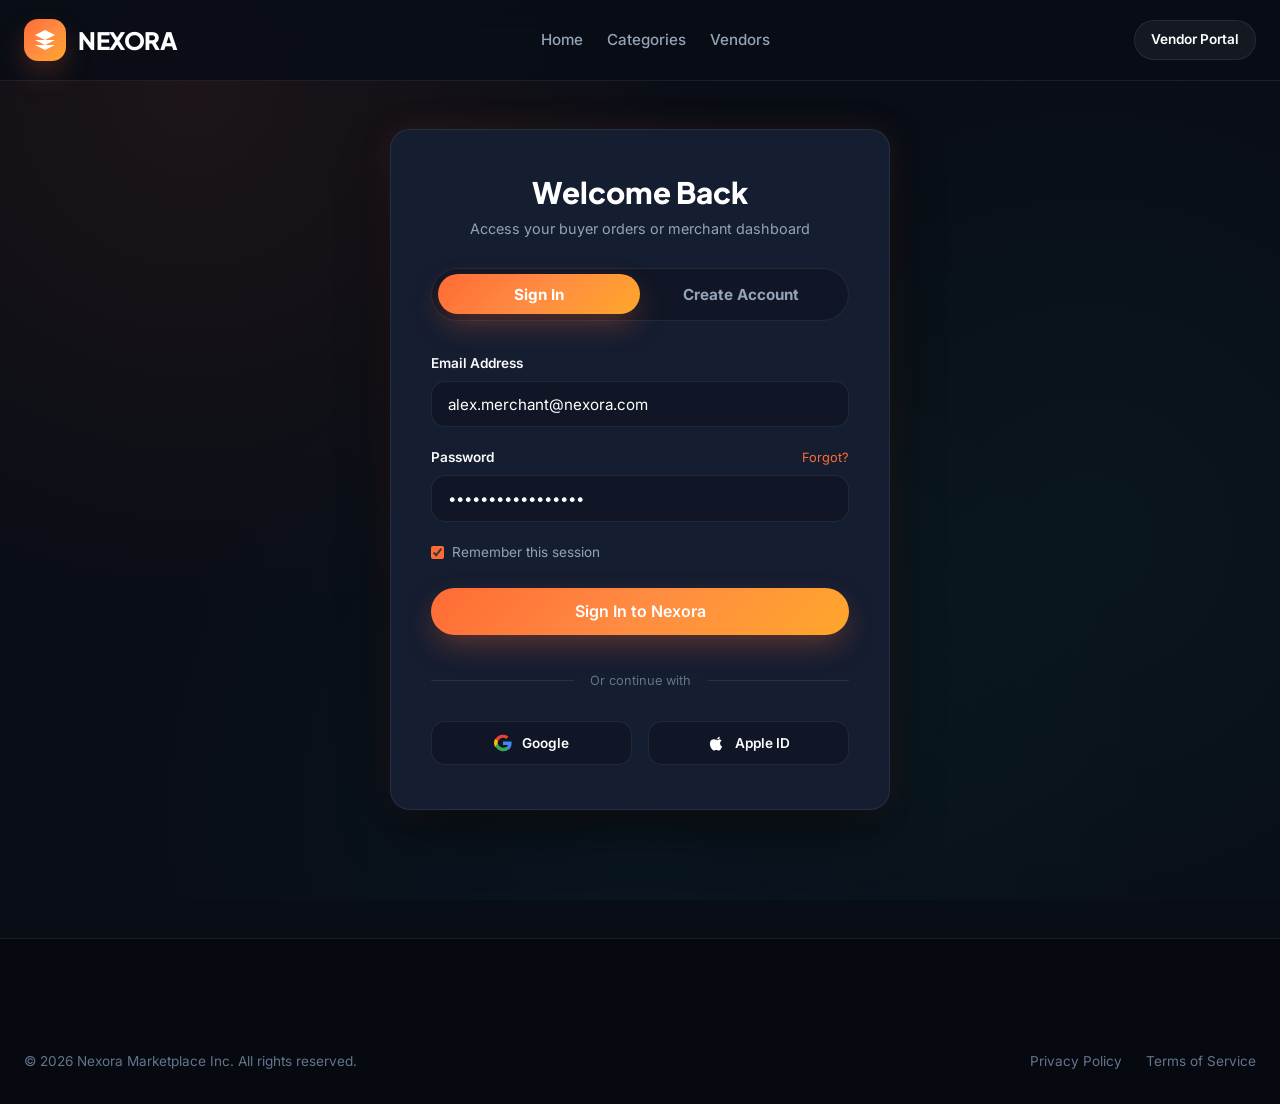
==== auth.html @ 229d9e25 "Initial commit" ====
<!DOCTYPE html>
<html lang="en">
<head>
  <meta charset="UTF-8">
  <meta name="viewport" content="width=device-width, initial-scale=1.0">
  <title>Account Authentication — Nexora Multi-Vendor Marketplace</title>
  <meta name="description" content="Sign in or register a new customer or vendor merchant account on Nexora. Join a global community of verified artisan makers and design-conscious buyers.">
  <link rel="stylesheet" href="css/main.css">
  <link rel="icon" type="image/svg+xml" href="data:image/svg+xml,<svg xmlns='http://www.w3.org/2000/svg' viewBox='0 0 24 24' fill='%23FF6B35'><path d='M12 2L2 7l10 5 10-5-10-5zM2 17l10 5 10-5M2 12l10 5 10-5'/></svg>">
  <style>
    .auth-wrapper {
      min-height: calc(100vh - 160px);
      display: flex;
      align-items: center;
      justify-content: center;
      padding: 3rem 1.5rem;
      position: relative;
    }
    .auth-card {
      width: 100%;
      max-width: 500px;
      background: var(--bg-card);
      border: 1px solid var(--border-subtle);
      border-radius: var(--radius-lg);
      padding: 2.75rem 2.5rem;
      box-shadow: 0 25px 60px -15px rgba(0, 0, 0, 0.7), 0 0 35px rgba(255, 107, 53, 0.1);
      position: relative;
      z-index: 2;
    }
    .auth-toggle-tabs {
      display: grid;
      grid-template-columns: 1fr 1fr;
      background: var(--bg-surface);
      border: 1px solid var(--border-subtle);
      border-radius: var(--radius-full);
      padding: 0.35rem;
      margin-bottom: 2rem;
    }
    .auth-tab-btn {
      background: transparent;
      border: none;
      color: var(--text-muted);
      font-weight: 700;
      font-size: 0.95rem;
      padding: 0.65rem 0;
      border-radius: var(--radius-full);
      cursor: pointer;
      transition: all var(--transition-fast);
      text-align: center;
    }
    .auth-tab-btn.active {
      background: var(--accent-gradient);
      color: white;
      box-shadow: var(--shadow-accent);
    }
    .auth-form-group {
      margin-bottom: 1.25rem;
    }
    .auth-form-group label {
      display: block;
      font-size: 0.85rem;
      font-weight: 600;
      color: var(--text-main);
      margin-bottom: 0.4rem;
    }
    .auth-input {
      width: 100%;
      background: var(--bg-surface);
      border: 1px solid var(--border-subtle);
      border-radius: var(--radius-md);
      padding: 0.8rem 1rem;
      color: white;
      font-size: 0.95rem;
      outline: none;
      transition: border-color var(--transition-fast), box-shadow var(--transition-fast);
    }
    .auth-input:focus {
      border-color: var(--accent-primary);
      box-shadow: 0 0 0 3px var(--accent-glow);
    }
    .vendor-toggle-box {
      background: rgba(16, 185, 129, 0.1);
      border: 1px solid rgba(16, 185, 129, 0.3);
      border-radius: var(--radius-md);
      padding: 1rem;
      display: flex;
      align-items: center;
      justify-content: space-between;
      margin-bottom: 1.5rem;
    }
    .switch-toggle {
      position: relative;
      display: inline-block;
      width: 48px;
      height: 26px;
    }
    .switch-toggle input {
      opacity: 0;
      width: 0;
      height: 0;
    }
    .switch-slider {
      position: absolute;
      cursor: pointer;
      top: 0;
      left: 0;
      right: 0;
      bottom: 0;
      background-color: #334155;
      transition: 0.3s;
      border-radius: 34px;
    }
    .switch-slider:before {
      position: absolute;
      content: "";
      height: 20px;
      width: 20px;
      left: 3px;
      bottom: 3px;
      background-color: white;
      transition: 0.3s;
      border-radius: 50%;
    }
    input:checked + .switch-slider {
      background-color: var(--trust-emerald);
    }
    input:checked + .switch-slider:before {
      transform: translateX(22px);
    }
    .vendor-fields-container {
      display: none;
      background: rgba(16, 22, 38, 0.6);
      border: 1px dashed rgba(16, 185, 129, 0.4);
      border-radius: var(--radius-md);
      padding: 1.25rem;
      margin-bottom: 1.5rem;
      animation: fadeIn 0.3s ease;
    }
    .social-auth-row {
      display: grid;
      grid-template-columns: 1fr 1fr;
      gap: 1rem;
      margin-top: 1.75rem;
    }
    .social-btn {
      display: flex;
      align-items: center;
      justify-content: center;
      gap: 0.6rem;
      background: var(--bg-surface);
      border: 1px solid var(--border-subtle);
      border-radius: var(--radius-md);
      padding: 0.75rem;
      color: white;
      font-size: 0.85rem;
      font-weight: 600;
      cursor: pointer;
      transition: all var(--transition-fast);
    }
    .social-btn:hover {
      background: var(--bg-card-hover);
      border-color: rgba(255, 255, 255, 0.2);
    }
    @keyframes fadeIn {
      from { opacity: 0; transform: translateY(-8px); }
      to { opacity: 1; transform: translateY(0); }
    }
  </style>
</head>
<body>

  <!-- Navigation Bar -->
  <header class="navbar">
    <div class="container nav-container">
      <a href="index.html" class="brand-logo">
        <div class="brand-icon">
          <svg viewBox="0 0 24 24"><path d="M12 2L2 7l10 5 10-5-10-5zM2 17l10 5 10-5M2 12l10 5 10-5"/></svg>
        </div>
        <span>NEXORA</span>
      </a>

      <nav aria-label="Main Navigation">
        <ul class="nav-links">
          <li><a href="index.html" class="nav-link">Home</a></li>
          <li><a href="categories.html" class="nav-link">Categories</a></li>
          <li><a href="vendors.html" class="nav-link">Vendors</a></li>
        </ul>
      </nav>

      <div class="nav-actions">
        <a href="dashboard.html" class="btn-secondary" style="font-size: 0.85rem; padding: 0.5rem 1rem;">
          Vendor Portal
        </a>
      </div>
    </div>
  </header>

  <main class="auth-wrapper">
    <div class="auth-card">
      <div style="text-align: center; margin-bottom: 1.75rem;">
        <h1 style="font-size: 1.85rem; font-weight: 800; color: white;" id="authHeaderTitle">Welcome Back</h1>
        <p style="color: var(--text-muted); font-size: 0.9rem; margin-top: 0.35rem;" id="authHeaderSubtitle">
          Access your buyer orders or merchant dashboard
        </p>
      </div>

      <!-- Tab Switcher: Sign In vs Sign Up -->
      <div class="auth-toggle-tabs">
        <button type="button" class="auth-tab-btn active" id="tabLoginBtn" onclick="switchAuthMode('login')">Sign In</button>
        <button type="button" class="auth-tab-btn" id="tabRegisterBtn" onclick="switchAuthMode('register')">Create Account</button>
      </div>

      <!-- Login Form -->
      <form id="loginForm" onsubmit="handleLoginSubmit(event)">
        <div class="auth-form-group">
          <label for="loginEmail">Email Address</label>
          <input type="email" id="loginEmail" class="auth-input" placeholder="name@example.com" required value="alex.merchant@nexora.com">
        </div>

        <div class="auth-form-group">
          <div style="display: flex; justify-content: space-between; align-items: center; margin-bottom: 0.4rem;">
            <label for="loginPassword" style="margin-bottom: 0;">Password</label>
            <a href="#" onclick="showToast('Password Reset', 'Password recovery link dispatched to your email.', 'info')" style="font-size: 0.8rem; color: var(--accent-primary);">Forgot?</a>
          </div>
          <input type="password" id="loginPassword" class="auth-input" placeholder="••••••••" required value="NexoraMaster2026!">
        </div>

        <div style="display: flex; align-items: center; gap: 0.5rem; margin-bottom: 1.5rem; font-size: 0.85rem; color: var(--text-muted);">
          <input type="checkbox" id="rememberMe" checked style="accent-color: var(--accent-primary);">
          <label for="rememberMe" style="cursor: pointer;">Remember this session</label>
        </div>

        <button type="submit" class="btn-primary" style="width: 100%; padding: 0.85rem; font-size: 1rem;">
          Sign In to Nexora
        </button>
      </form>

      <!-- Register Form (Hidden by default) -->
      <form id="registerForm" style="display: none;" onsubmit="handleRegisterSubmit(event)">
        <div class="auth-form-group">
          <label for="regName">Full Legal Name</label>
          <input type="text" id="regName" class="auth-input" placeholder="e.g. Henrik Lindqvist" required>
        </div>

        <div class="auth-form-group">
          <label for="regEmail">Email Address</label>
          <input type="email" id="regEmail" class="auth-input" placeholder="name@example.com" required>
        </div>

        <!-- Vendor Toggle -->
        <div class="vendor-toggle-box">
          <div>
            <strong style="color: white; font-size: 0.95rem; display: block;">Register as a Merchant Seller?</strong>
            <span style="font-size: 0.75rem; color: var(--text-dim);">Enable storefront management & direct escrow payouts</span>
          </div>
          <label class="switch-toggle" aria-label="Toggle merchant registration">
            <input type="checkbox" id="vendorModeCheckbox" onchange="toggleVendorFields(this.checked)">
            <span class="switch-slider"></span>
          </label>
        </div>

        <!-- Vendor Specific Fields -->
        <div class="vendor-fields-container" id="vendorFields">
          <div class="auth-form-group">
            <label for="regStoreName">Storefront Name</label>
            <input type="text" id="regStoreName" class="auth-input" placeholder="e.g. Nordic Timber Atelier">
          </div>
          <div class="auth-form-group">
            <label for="regCategory">Primary Product Specialty</label>
            <select id="regCategory" class="auth-input" style="background: var(--bg-surface);">
              <option value="audio">Studio & Audiophile Sound</option>
              <option value="home">Home & Living Decor</option>
              <option value="fashion">Luxury Fashion & Apparel</option>
              <option value="crafts">Artisanal Pottery & Crafts</option>
              <option value="electronics">Consumer Electronics</option>
            </select>
          </div>
          <div style="font-size: 0.75rem; color: var(--trust-emerald);">
            ✓ Instant Level 1 Merchant Verification on approval
          </div>
        </div>

        <div class="auth-form-group">
          <label for="regPassword">Password</label>
          <input type="password" id="regPassword" class="auth-input" placeholder="Min. 8 characters" required minlength="8" oninput="checkPasswordStrength(this.value)">
          <div id="passwordStrengthIndicator" style="height: 4px; background: rgba(255,255,255,0.1); border-radius: 2px; margin-top: 6px; overflow: hidden;">
            <div id="strengthBar" style="height: 100%; width: 20%; background: #EF4444; transition: all 0.3s ease;"></div>
          </div>
          <div id="strengthText" style="font-size: 0.75rem; color: var(--text-dim); margin-top: 4px;">Password strength: Weak</div>
        </div>

        <div style="display: flex; align-items: flex-start; gap: 0.5rem; margin-bottom: 1.5rem; font-size: 0.8rem; color: var(--text-muted);">
          <input type="checkbox" id="agreeTerms" required style="accent-color: var(--accent-primary); margin-top: 3px;">
          <label for="agreeTerms">I accept Nexora's <a href="#" style="color: var(--accent-primary);">Merchant & Buyer Terms</a> and Privacy Policy.</label>
        </div>

        <button type="submit" class="btn-primary" style="width: 100%; padding: 0.85rem; font-size: 1rem;">
          Create Nexora Account
        </button>
      </form>

      <!-- Social Logins -->
      <div style="position: relative; text-align: center; margin-top: 2rem;">
        <span style="background: var(--bg-card); padding: 0 1rem; color: var(--text-dim); font-size: 0.8rem; position: relative; z-index: 1;">Or continue with</span>
        <div style="position: absolute; top: 50%; left: 0; right: 0; height: 1px; background: var(--border-subtle);"></div>
      </div>

      <div class="social-auth-row">
        <button class="social-btn" onclick="mockSocialLogin('Google')">
          <svg width="18" height="18" viewBox="0 0 24 24"><path fill="#EA4335" d="M12 5c1.6 0 3 .6 4.1 1.7l3.1-3.1C17.3 1.8 14.8 1 12 1 7.4 1 3.5 3.6 1.6 7.4l3.7 2.9C6.2 7.4 8.9 5 12 5z"/><path fill="#4285F4" d="M23.5 12.3c0-.8-.1-1.6-.2-2.3H12v4.5h6.5c-.3 1.5-1.1 2.8-2.4 3.7l3.7 2.9c2.2-2 3.7-5 3.7-8.8z"/><path fill="#FBBC05" d="M5.3 14.7c-.2-.7-.4-1.5-.4-2.7s.2-2 .4-2.7L1.6 6.4C.6 8.4 0 10.6 0 12s.6 3.6 1.6 5.6l3.7-2.9z"/><path fill="#34A853" d="M12 23c3.2 0 6-1.1 8-3l-3.7-2.9c-1.1.7-2.5 1.2-4.3 1.2-3.1 0-5.8-2.4-6.7-5.3L1.6 16C3.5 19.8 7.4 23 12 23z"/></svg>
          <span>Google</span>
        </button>
        <button class="social-btn" onclick="mockSocialLogin('Apple')">
          <svg width="18" height="18" viewBox="0 0 24 24" fill="white"><path d="M18.71 19.5c-.83 1.24-1.71 2.45-3.05 2.47-1.34.03-1.77-.79-3.29-.79-1.53 0-2 .77-3.27.82-1.31.05-2.3-1.32-3.14-2.53C4.25 17 2.94 12.45 4.7 9.39c.87-1.52 2.43-2.48 4.12-2.51 1.28-.02 2.5.87 3.29.87.78 0 2.26-1.07 3.81-.91.65.03 2.47.26 3.64 1.98-.09.06-2.17 1.28-2.15 3.81.03 3.02 2.65 4.03 2.68 4.04-.03.07-.42 1.44-1.38 2.83M15.97 6.85c.66-.8 1.11-1.92.99-3.04-.96.04-2.12.64-2.8 1.44-.6.69-1.12 1.82-.98 2.92 1.07.08 2.14-.54 2.79-1.32z"/></svg>
          <span>Apple ID</span>
        </button>
      </div>
    </div>
  </main>

  <!-- Global Footer -->
  <footer class="footer">
    <div class="container">
      <div class="footer-bottom" style="border-top: none;">
        <div>© 2026 Nexora Marketplace Inc. All rights reserved.</div>
        <div style="display: flex; gap: 1.5rem;">
          <a href="#">Privacy Policy</a>
          <a href="#">Terms of Service</a>
        </div>
      </div>
    </div>
  </footer>

  <script src="js/store.js"></script>
  <script>
    function switchAuthMode(mode) {
      const loginForm = document.getElementById('loginForm');
      const registerForm = document.getElementById('registerForm');
      const loginBtn = document.getElementById('tabLoginBtn');
      const registerBtn = document.getElementById('tabRegisterBtn');
      const title = document.getElementById('authHeaderTitle');
      const subtitle = document.getElementById('authHeaderSubtitle');

      if (mode === 'register') {
        loginForm.style.display = 'none';
        registerForm.style.display = 'block';
        loginBtn.classList.remove('active');
        registerBtn.classList.add('active');
        title.textContent = 'Create an Account';
        subtitle.textContent = 'Start purchasing or launch your independent storefront';
      } else {
        loginForm.style.display = 'block';
        registerForm.style.display = 'none';
        loginBtn.classList.add('active');
        registerBtn.classList.remove('active');
        title.textContent = 'Welcome Back';
        subtitle.textContent = 'Access your buyer orders or merchant dashboard';
      }
    }

    function toggleVendorFields(isChecked) {
      const container = document.getElementById('vendorFields');
      container.style.display = isChecked ? 'block' : 'none';
    }

    function checkPasswordStrength(val) {
      const bar = document.getElementById('strengthBar');
      const text = document.getElementById('strengthText');
      if (val.length < 6) {
        bar.style.width = '20%';
        bar.style.backgroundColor = '#EF4444';
        text.textContent = 'Password strength: Weak';
      } else if (val.length < 10) {
        bar.style.width = '60%';
        bar.style.backgroundColor = '#F59E0B';
        text.textContent = 'Password strength: Medium';
      } else {
        bar.style.width = '100%';
        bar.style.backgroundColor = '#10B981';
        text.textContent = 'Password strength: Strong (Great!)';
      }
    }

    function handleLoginSubmit(e) {
      e.preventDefault();
      const email = document.getElementById('loginEmail').value;
      localStorage.setItem('nexora_user', JSON.stringify({
        email: email,
        name: 'Alex Lindqvist',
        role: 'vendor',
        storeName: 'Apex Audio Labs'
      }));

      showToast('Login Successful', `Welcome back, Alex! Redirecting to dashboard...`, 'success');
      setTimeout(() => {
        window.location.href = 'dashboard.html';
      }, 800);
    }

    function handleRegisterSubmit(e) {
      e.preventDefault();
      const isVendor = document.getElementById('vendorModeCheckbox').checked;
      const name = document.getElementById('regName').value;
      const email = document.getElementById('regEmail').value;
      const storeName = document.getElementById('regStoreName').value || `${name}'s Atelier`;

      localStorage.setItem('nexora_user', JSON.stringify({
        email: email,
        name: name,
        role: isVendor ? 'vendor' : 'buyer',
        storeName: storeName
      }));

      showToast('Registration Complete', `Welcome to Nexora, ${name}! Your account is active.`, 'success');
      setTimeout(() => {
        window.location.href = isVendor ? 'dashboard.html' : 'index.html';
      }, 1000);
    }

    function mockSocialLogin(provider) {
      showToast('OAuth Handshake', `Authenticating securely via ${provider}...`, 'info');
      setTimeout(() => {
        localStorage.setItem('nexora_user', JSON.stringify({
          email: `user@${provider.toLowerCase()}.com`,
          name: `${provider} Verified User`,
          role: 'vendor',
          storeName: 'Apex Audio Labs'
        }));
        showToast('Authorized', `Successfully signed in with ${provider}. Redirecting...`, 'success');
        setTimeout(() => {
          window.location.href = 'dashboard.html';
        }, 600);
      }, 600);
    }

    document.addEventListener('DOMContentLoaded', () => {
      const params = new URLSearchParams(window.location.search);
      if (params.get('role') === 'vendor') {
        switchAuthMode('register');
        const vCheckbox = document.getElementById('vendorModeCheckbox');
        if (vCheckbox) {
          vCheckbox.checked = true;
          toggleVendorFields(true);
        }
      }
    });
  </script>
</body>
</html>
---- css/main.css ----
/* ==========================================================================
   Nexora Multi-Vendor Marketplace — Core Design System
   ========================================================================== */

@import url('https://fonts.googleapis.com/css2?family=Plus+Jakarta+Sans:wght@400;500;600;700;800&family=Inter:wght@300;400;500;600;700&display=swap');

:root {
  /* Brand Palette */
  --bg-dark: #090D16;
  --bg-surface: #101626;
  --bg-card: #151D30;
  --bg-card-hover: #1B253D;
  --bg-glass: rgba(21, 29, 48, 0.85);
  --border-subtle: rgba(255, 255, 255, 0.08);
  --border-focus: rgba(255, 107, 53, 0.5);

  /* Primary Commerce Accent (Warm Solar Amber & Coral) */
  --accent-primary: #FF6B35;
  --accent-secondary: #FFA62B;
  --accent-gradient: linear-gradient(135deg, #FF6B35 0%, #FF8C42 50%, #FFA62B 100%);
  --accent-glow: rgba(255, 107, 53, 0.35);

  /* Trust & Vendor Signals */
  --trust-emerald: #10B981;
  --trust-emerald-glow: rgba(16, 185, 129, 0.3);
  --trust-cyan: #06B6D4;
  --badge-vendor: linear-gradient(135deg, #059669 0%, #10B981 100%);

  /* Neutrals & Typography */
  --text-main: #F8FAFC;
  --text-muted: #94A3B8;
  --text-dim: #64748B;
  --text-inverse: #090D16;

  /* Typography Stack */
  --font-heading: 'Plus Jakarta Sans', -apple-system, BlinkMacSystemFont, sans-serif;
  --font-body: 'Inter', -apple-system, BlinkMacSystemFont, sans-serif;

  /* Elevation & Shadows */
  --shadow-sm: 0 4px 12px rgba(0, 0, 0, 0.25);
  --shadow-md: 0 10px 30px -5px rgba(0, 0, 0, 0.4);
  --shadow-lg: 0 20px 40px -10px rgba(0, 0, 0, 0.6);
  --shadow-accent: 0 12px 30px -5px rgba(255, 107, 53, 0.35);
  --shadow-card: 0 14px 28px rgba(0, 0, 0, 0.3), 0 0 1px rgba(255, 255, 255, 0.1);

  /* Layout */
  --radius-sm: 8px;
  --radius-md: 14px;
  --radius-lg: 20px;
  --radius-full: 9999px;
  --transition-fast: 0.2s cubic-bezier(0.4, 0, 0.2, 1);
  --transition-normal: 0.3s cubic-bezier(0.4, 0, 0.2, 1);
  --transition-smooth: 0.5s cubic-bezier(0.16, 1, 0.3, 1);
}

/* Reset & Base Setup */
*, *::before, *::after {
  box-sizing: border-box;
  margin: 0;
  padding: 0;
}

html {
  scroll-behavior: smooth;
  color-scheme: dark;
}

body {
  background-color: var(--bg-dark);
  color: var(--text-main);
  font-family: var(--font-body);
  font-size: 16px;
  line-height: 1.6;
  min-height: 100vh;
  overflow-x: hidden;
  position: relative;
  background-image: 
    radial-gradient(circle at 15% 10%, rgba(255, 107, 53, 0.08) 0%, transparent 40%),
    radial-gradient(circle at 85% 60%, rgba(16, 185, 129, 0.06) 0%, transparent 40%),
    radial-gradient(circle at 50% 90%, rgba(6, 182, 212, 0.05) 0%, transparent 50%);
  background-attachment: fixed;
}

h1, h2, h3, h4, h5, h6 {
  font-family: var(--font-heading);
  font-weight: 700;
  line-height: 1.25;
  color: var(--text-main);
}

a {
  color: inherit;
  text-decoration: none;
  transition: color var(--transition-fast);
}

img {
  max-width: 100%;
  height: auto;
  display: block;
}

button, input, select, textarea {
  font-family: inherit;
  font-size: inherit;
}

/* Container */
.container {
  width: 100%;
  max-width: 1280px;
  margin: 0 auto;
  padding: 0 1.5rem;
}

/* ==========================================================================
   Navigation Bar
   ========================================================================== */
.navbar {
  position: sticky;
  top: 0;
  z-index: 100;
  background: rgba(9, 13, 22, 0.88);
  backdrop-filter: blur(16px);
  -webkit-backdrop-filter: blur(16px);
  border-bottom: 1px solid var(--border-subtle);
  transition: background var(--transition-normal);
}

.nav-container {
  display: flex;
  align-items: center;
  justify-content: space-between;
  height: 80px;
  gap: 1.5rem;
}

.brand-logo {
  display: flex;
  align-items: center;
  gap: 0.75rem;
  font-family: var(--font-heading);
  font-size: 1.5rem;
  font-weight: 800;
  letter-spacing: -0.5px;
  color: #FFFFFF;
}

.brand-icon {
  width: 42px;
  height: 42px;
  border-radius: var(--radius-md);
  background: var(--accent-gradient);
  display: grid;
  place-items: center;
  box-shadow: var(--shadow-accent);
  flex-shrink: 0;
}

.brand-icon svg {
  width: 24px;
  height: 24px;
  fill: #FFFFFF;
}

.nav-search {
  flex: 1;
  max-width: 520px;
  display: flex;
  align-items: center;
  background: var(--bg-card);
  border: 1px solid var(--border-subtle);
  border-radius: var(--radius-full);
  padding: 0.35rem 0.5rem 0.35rem 1rem;
  transition: border-color var(--transition-fast), box-shadow var(--transition-fast);
}

.nav-search:focus-within {
  border-color: var(--accent-primary);
  box-shadow: 0 0 0 3px var(--accent-glow);
}

.nav-search select {
  background: transparent;
  border: none;
  color: var(--text-muted);
  font-size: 0.85rem;
  padding-right: 0.75rem;
  border-right: 1px solid var(--border-subtle);
  outline: none;
  cursor: pointer;
}

.nav-search select option {
  background: var(--bg-card);
  color: var(--text-main);
}

.nav-search input {
  flex: 1;
  background: transparent;
  border: none;
  padding: 0.5rem 0.75rem;
  color: var(--text-main);
  outline: none;
  font-size: 0.9rem;
}

.nav-search input::placeholder {
  color: var(--text-dim);
}

.search-btn {
  background: var(--accent-gradient);
  border: none;
  width: 38px;
  height: 38px;
  border-radius: 50%;
  display: grid;
  place-items: center;
  cursor: pointer;
  color: white;
  transition: transform var(--transition-fast);
}

.search-btn:hover {
  transform: scale(1.05);
}

.nav-links {
  display: flex;
  align-items: center;
  gap: 1.5rem;
  list-style: none;
}

.nav-link {
  font-weight: 500;
  font-size: 0.95rem;
  color: var(--text-muted);
  position: relative;
  padding: 0.5rem 0;
}

.nav-link:hover, .nav-link.active {
  color: #FFFFFF;
}

.nav-link.active::after {
  content: '';
  position: absolute;
  bottom: 0;
  left: 0;
  right: 0;
  height: 2px;
  background: var(--accent-gradient);
  border-radius: var(--radius-full);
}

.nav-actions {
  display: flex;
  align-items: center;
  gap: 1rem;
}

.action-btn {
  background: var(--bg-surface);
  border: 1px solid var(--border-subtle);
  color: var(--text-main);
  width: 44px;
  height: 44px;
  border-radius: var(--radius-md);
  display: grid;
  place-items: center;
  position: relative;
  cursor: pointer;
  transition: all var(--transition-fast);
}

.action-btn:hover {
  background: var(--bg-card-hover);
  border-color: rgba(255, 255, 255, 0.2);
  transform: translateY(-2px);
}

.action-btn .badge-count {
  position: absolute;
  top: -5px;
  right: -5px;
  background: var(--accent-primary);
  color: white;
  font-size: 0.7rem;
  font-weight: 700;
  min-width: 20px;
  height: 20px;
  padding: 0 4px;
  border-radius: 10px;
  display: flex;
  align-items: center;
  justify-content: center;
  box-shadow: 0 2px 6px rgba(255, 107, 53, 0.5);
  transition: transform 0.2s cubic-bezier(0.175, 0.885, 0.32, 1.275);
}

.btn-primary {
  background: var(--accent-gradient);
  color: #FFFFFF;
  border: none;
  font-weight: 600;
  font-size: 0.95rem;
  padding: 0.75rem 1.4rem;
  border-radius: var(--radius-full);
  display: inline-flex;
  align-items: center;
  justify-content: center;
  gap: 0.5rem;
  cursor: pointer;
  box-shadow: var(--shadow-accent);
  transition: transform var(--transition-fast), box-shadow var(--transition-fast), filter var(--transition-fast);
}

.btn-primary:hover {
  transform: translateY(-2px);
  box-shadow: 0 16px 35px -5px rgba(255, 107, 53, 0.45);
  filter: brightness(1.05);
}

.btn-secondary {
  background: rgba(255, 255, 255, 0.05);
  color: #FFFFFF;
  border: 1px solid var(--border-subtle);
  font-weight: 600;
  font-size: 0.95rem;
  padding: 0.75rem 1.4rem;
  border-radius: var(--radius-full);
  display: inline-flex;
  align-items: center;
  justify-content: center;
  gap: 0.5rem;
  cursor: pointer;
  transition: all var(--transition-fast);
}

.btn-secondary:hover {
  background: rgba(255, 255, 255, 0.1);
  border-color: rgba(255, 255, 255, 0.25);
  transform: translateY(-2px);
}

.btn-emerald {
  background: var(--badge-vendor);
  color: #FFFFFF;
  border: none;
  font-weight: 600;
  font-size: 0.95rem;
  padding: 0.75rem 1.4rem;
  border-radius: var(--radius-full);
  display: inline-flex;
  align-items: center;
  justify-content: center;
  gap: 0.5rem;
  cursor: pointer;
  box-shadow: 0 8px 25px -4px var(--trust-emerald-glow);
  transition: all var(--transition-fast);
}

.btn-emerald:hover {
  transform: translateY(-2px);
  filter: brightness(1.08);
}

.mobile-menu-toggle {
  display: none;
  background: transparent;
  border: none;
  color: var(--text-main);
  font-size: 1.5rem;
  cursor: pointer;
}

/* ==========================================================================
   Cards Global Rules & 3D Tilt System
   Mandatory:
   1. Icons and text must be center-aligned in all card layouts across all breakpoints.
   2. 3D Tilt Card effect with mouse perspective transform and smooth glare.
   3. Marketplace animation (zoom, add to cart pulse, pulse glow).
   ========================================================================== */
.tilt-card {
  position: relative;
  background: var(--bg-card);
  border: 1px solid var(--border-subtle);
  border-radius: var(--radius-lg);
  padding: 1.5rem;
  display: flex;
  flex-direction: column;
  align-items: center;          /* Center-aligned icon & content */
  text-align: center;           /* Center-aligned text */
  box-shadow: var(--shadow-card);
  transition: transform 0.15s ease-out, box-shadow 0.2s ease-out, border-color 0.2s ease;
  transform-style: preserve-3d;
  will-change: transform;
  overflow: hidden;
  cursor: pointer;
}

.tilt-card:hover {
  border-color: rgba(255, 107, 53, 0.35);
  box-shadow: 0 22px 45px -10px rgba(0, 0, 0, 0.55), 0 0 25px rgba(255, 107, 53, 0.12);
}

/* Reflection glare overlay for 3D tilt */
.tilt-card::after {
  content: '';
  position: absolute;
  top: 0;
  left: 0;
  right: 0;
  bottom: 0;
  background: radial-gradient(circle at var(--glare-x, 50%) var(--glare-y, 50%), rgba(255, 255, 255, 0.14) 0%, transparent 60%);
  opacity: var(--glare-opacity, 0);
  pointer-events: none;
  transition: opacity 0.2s ease;
}

/* Center-aligned elements inside cards */
.tilt-card .card-icon,
.tilt-card .card-image-wrap,
.tilt-card .card-header,
.tilt-card .card-body,
.tilt-card .card-footer {
  display: flex;
  flex-direction: column;
  align-items: center;
  justify-content: center;
  text-align: center;
  width: 100%;
}

/* Category Card */
.category-card {
  padding: 2rem 1.25rem;
  gap: 1rem;
}

.category-icon-box {
  width: 76px;
  height: 76px;
  border-radius: var(--radius-md);
  background: rgba(255, 255, 255, 0.04);
  border: 1px solid var(--border-subtle);
  display: grid;
  place-items: center;
  margin-bottom: 0.5rem;
  overflow: hidden;
  transition: transform var(--transition-normal), border-color var(--transition-normal);
}

.category-card:hover .category-icon-box {
  transform: translateY(-6px) scale(1.08);
  border-color: var(--accent-primary);
  box-shadow: 0 10px 20px -5px var(--accent-glow);
}

.category-icon-box img {
  width: 100%;
  height: 100%;
  object-fit: cover;
  transition: transform var(--transition-normal);
}

.category-card:hover .category-icon-box img {
  transform: scale(1.12);
}

.category-title {
  font-size: 1.15rem;
  font-weight: 700;
  color: var(--text-main);
  margin-bottom: 0.25rem;
}

.category-count {
  font-size: 0.85rem;
  color: var(--text-muted);
}

/* Product Card */
.product-card {
  padding: 1.25rem;
  gap: 1rem;
  height: 100%;
}

.product-thumb-wrap {
  width: 100%;
  height: 220px;
  border-radius: var(--radius-md);
  overflow: hidden;
  position: relative;
  background: #0D1322;
  display: flex;
  align-items: center;
  justify-content: center;
}

.product-thumb-wrap img {
  width: 100%;
  height: 100%;
  object-fit: cover;
  transition: transform var(--transition-smooth);
}

.product-card:hover .product-thumb-wrap img {
  transform: scale(1.08);
}

.discount-badge {
  position: absolute;
  top: 10px;
  left: 10px;
  background: var(--accent-gradient);
  color: white;
  font-size: 0.75rem;
  font-weight: 700;
  padding: 0.25rem 0.65rem;
  border-radius: var(--radius-full);
  box-shadow: 0 4px 10px rgba(255, 107, 53, 0.4);
}

.wishlist-toggle {
  position: absolute;
  top: 10px;
  right: 10px;
  width: 34px;
  height: 34px;
  border-radius: 50%;
  background: rgba(9, 13, 22, 0.7);
  backdrop-filter: blur(8px);
  border: 1px solid var(--border-subtle);
  display: grid;
  place-items: center;
  color: var(--text-muted);
  cursor: pointer;
  transition: all var(--transition-fast);
}

.wishlist-toggle:hover {
  color: #EF4444;
  transform: scale(1.15);
}

.product-vendor-tag {
  display: inline-flex;
  align-items: center;
  gap: 0.35rem;
  font-size: 0.8rem;
  color: var(--trust-cyan);
  font-weight: 600;
  margin-top: 0.25rem;
}

.product-title {
  font-size: 1.05rem;
  font-weight: 700;
  line-height: 1.35;
  margin: 0.35rem 0;
  color: var(--text-main);
  display: -webkit-box;
  -webkit-line-clamp: 2;
  line-clamp: 2;
  -webkit-box-orient: vertical;
  overflow: hidden;
}

.product-rating {
  display: flex;
  align-items: center;
  justify-content: center;
  gap: 0.3rem;
  font-size: 0.85rem;
  color: #FBBF24;
  margin-bottom: 0.5rem;
}

.product-pricing {
  display: flex;
  align-items: center;
  justify-content: center;
  gap: 0.6rem;
  margin-bottom: 1rem;
}

.current-price {
  font-size: 1.35rem;
  font-weight: 800;
  color: var(--accent-primary);
  font-family: var(--font-heading);
}

.original-price {
  font-size: 0.9rem;
  color: var(--text-dim);
  text-decoration: line-through;
}

.add-cart-btn {
  width: 100%;
  background: rgba(255, 107, 53, 0.12);
  color: var(--accent-primary);
  border: 1px solid rgba(255, 107, 53, 0.3);
  padding: 0.65rem 1rem;
  border-radius: var(--radius-full);
  font-weight: 600;
  font-size: 0.9rem;
  display: flex;
  align-items: center;
  justify-content: center;
  gap: 0.5rem;
  cursor: pointer;
  transition: all var(--transition-fast);
}

.add-cart-btn:hover {
  background: var(--accent-gradient);
  color: #FFFFFF;
  border-color: transparent;
  box-shadow: 0 8px 20px rgba(255, 107, 53, 0.35);
  transform: translateY(-2px);
}

.add-cart-btn:active {
  transform: scale(0.96);
}

/* Vendor Card */
.vendor-card {
  padding: 1.5rem;
  position: relative;
  text-align: center;
  align-items: center;
}

.vendor-cover-mini {
  width: 100%;
  height: 110px;
  border-radius: var(--radius-md);
  overflow: hidden;
  margin-bottom: -40px;
}

.vendor-cover-mini img {
  width: 100%;
  height: 100%;
  object-fit: cover;
}

.vendor-avatar-wrap {
  position: relative;
  width: 80px;
  height: 80px;
  border-radius: 50%;
  border: 3px solid var(--bg-card);
  overflow: hidden;
  box-shadow: var(--shadow-md);
  margin-bottom: 0.75rem;
  background: #0F172A;
}

.vendor-avatar-wrap img {
  width: 100%;
  height: 100%;
  object-fit: cover;
}

.vendor-card.featured {
  border: 1px solid rgba(16, 185, 129, 0.4);
  box-shadow: 0 10px 30px -5px rgba(0, 0, 0, 0.5), 0 0 20px rgba(16, 185, 129, 0.15);
}

.vendor-badge-featured {
  position: absolute;
  top: 15px;
  right: 15px;
  background: var(--badge-vendor);
  color: white;
  font-size: 0.7rem;
  font-weight: 700;
  padding: 0.2rem 0.6rem;
  border-radius: var(--radius-full);
  display: flex;
  align-items: center;
  gap: 0.25rem;
  box-shadow: 0 4px 10px rgba(16, 185, 129, 0.4);
}

.vendor-name {
  font-size: 1.25rem;
  font-weight: 700;
  color: var(--text-main);
  display: flex;
  align-items: center;
  justify-content: center;
  gap: 0.35rem;
}

.verified-icon {
  color: var(--trust-emerald);
  display: inline-flex;
}

.vendor-tagline {
  font-size: 0.85rem;
  color: var(--text-muted);
  margin: 0.35rem 0 0.75rem 0;
  max-width: 90%;
}

.vendor-metrics-row {
  display: flex;
  align-items: center;
  justify-content: center;
  gap: 1.5rem;
  padding: 0.75rem 0;
  width: 100%;
  border-top: 1px solid var(--border-subtle);
  border-bottom: 1px solid var(--border-subtle);
  margin-bottom: 1rem;
}

.vendor-metric-item {
  display: flex;
  flex-direction: column;
  align-items: center;
}

.vendor-metric-val {
  font-weight: 700;
  font-size: 1rem;
  color: var(--text-main);
}

.vendor-metric-lbl {
  font-size: 0.75rem;
  color: var(--text-dim);
}

/* ==========================================================================
   Hero Section (Split Layout, Depth, Layering, Micro-Animations)
   ========================================================================== */
.hero-section {
  position: relative;
  padding: 5rem 0 4rem 0;
  overflow: hidden;
}

.hero-backdrop-glow {
  position: absolute;
  top: -15%;
  right: 5%;
  width: 550px;
  height: 550px;
  background: radial-gradient(circle, rgba(255, 107, 53, 0.16) 0%, rgba(255, 166, 43, 0.08) 50%, transparent 70%);
  filter: blur(60px);
  pointer-events: none;
  z-index: 0;
}

.hero-grid {
  display: grid;
  grid-template-columns: 1.15fr 0.85fr;
  align-items: center;
  gap: 3.5rem;
  position: relative;
  z-index: 1;
}

.hero-badge-pill {
  display: inline-flex;
  align-items: center;
  gap: 0.5rem;
  background: rgba(255, 107, 53, 0.1);
  border: 1px solid rgba(255, 107, 53, 0.3);
  padding: 0.4rem 1rem;
  border-radius: var(--radius-full);
  font-size: 0.85rem;
  font-weight: 600;
  color: var(--accent-primary);
  margin-bottom: 1.5rem;
  animation: floatSubtle 4s ease-in-out infinite;
}

.hero-badge-pill .pulse-dot {
  width: 8px;
  height: 8px;
  background: var(--accent-primary);
  border-radius: 50%;
  box-shadow: 0 0 10px var(--accent-primary);
}

.hero-title {
  font-size: 3.6rem;
  font-weight: 800;
  letter-spacing: -1.5px;
  line-height: 1.1;
  margin-bottom: 1.5rem;
}

.hero-title .gradient-text {
  background: var(--accent-gradient);
  -webkit-background-clip: text;
  background-clip: text;
  -webkit-text-fill-color: transparent;
}

.hero-subtitle {
  font-size: 1.2rem;
  color: var(--text-muted);
  line-height: 1.6;
  margin-bottom: 2rem;
  max-width: 540px;
}

.hero-search-container {
  background: var(--bg-card);
  border: 1px solid var(--border-subtle);
  border-radius: var(--radius-md);
  padding: 0.5rem;
  display: flex;
  align-items: center;
  gap: 0.75rem;
  box-shadow: var(--shadow-lg);
  margin-bottom: 2rem;
  max-width: 580px;
}

.hero-search-input {
  flex: 1;
  background: transparent;
  border: none;
  padding: 0.75rem 1rem;
  color: white;
  outline: none;
  font-size: 1rem;
}

.hero-search-input::placeholder {
  color: var(--text-dim);
}

.hero-cta-group {
  display: flex;
  align-items: center;
  gap: 1.25rem;
  margin-bottom: 2.5rem;
  flex-wrap: wrap;
}

.hero-stats-row {
  display: flex;
  align-items: center;
  gap: 2.5rem;
  border-top: 1px solid var(--border-subtle);
  padding-top: 2rem;
}

.hero-stat-box h4 {
  font-size: 1.75rem;
  font-weight: 800;
  color: #FFFFFF;
}

.hero-stat-box p {
  font-size: 0.85rem;
  color: var(--text-dim);
}

/* Floating Hero Collage & Layered Cards */
.hero-visual-col {
  position: relative;
  display: flex;
  justify-content: center;
  align-items: center;
}

.hero-main-card {
  position: relative;
  width: 100%;
  max-width: 440px;
  background: var(--bg-card);
  border: 1px solid rgba(255, 255, 255, 0.12);
  border-radius: var(--radius-lg);
  padding: 1.75rem;
  box-shadow: 0 25px 60px -15px rgba(0, 0, 0, 0.7), 0 0 35px rgba(255, 107, 53, 0.15);
  animation: floatMain 6s ease-in-out infinite;
}

.hero-main-image {
  width: 100%;
  height: 300px;
  border-radius: var(--radius-md);
  overflow: hidden;
  margin-bottom: 1.25rem;
  background: #0B111E;
}

.hero-main-image img {
  width: 100%;
  height: 100%;
  object-fit: cover;
}

.hero-floating-pill {
  position: absolute;
  background: rgba(16, 22, 38, 0.9);
  backdrop-filter: blur(12px);
  border: 1px solid rgba(255, 255, 255, 0.15);
  border-radius: var(--radius-md);
  padding: 0.85rem 1.25rem;
  display: flex;
  align-items: center;
  gap: 0.75rem;
  box-shadow: var(--shadow-lg);
}

.pill-rating {
  top: -20px;
  right: -20px;
  animation: floatReverse 5s ease-in-out infinite;
}

.pill-vendor {
  bottom: -20px;
  left: -25px;
  animation: floatMain 7s ease-in-out infinite 1s;
}

@keyframes floatMain {
  0%, 100% { transform: translateY(0px) rotate(0deg); }
  50% { transform: translateY(-12px) rotate(1deg); }
}

@keyframes floatReverse {
  0%, 100% { transform: translateY(0px) rotate(0deg); }
  50% { transform: translateY(12px) rotate(-1deg); }
}

@keyframes floatSubtle {
  0%, 100% { transform: translateY(0px); }
  50% { transform: translateY(-5px); }
}

/* ==========================================================================
   Section Headers & Utilities
   ========================================================================== */
.section-wrapper {
  padding: 5rem 0;
  position: relative;
}

.section-header {
  text-align: center;
  max-width: 680px;
  margin: 0 auto 3.5rem auto;
}

.section-tag {
  display: inline-block;
  font-size: 0.85rem;
  font-weight: 700;
  text-transform: uppercase;
  letter-spacing: 1.5px;
  color: var(--accent-primary);
  margin-bottom: 0.75rem;
}

.section-title {
  font-size: 2.4rem;
  font-weight: 800;
  margin-bottom: 1rem;
}

.section-desc {
  font-size: 1.05rem;
  color: var(--text-muted);
}

/* Grids */
.categories-grid {
  display: grid;
  grid-template-columns: repeat(4, 1fr);
  gap: 1.75rem;
}

.vendors-grid {
  display: grid;
  grid-template-columns: repeat(4, 1fr);
  gap: 1.75rem;
}

.products-grid {
  display: grid;
  grid-template-columns: repeat(4, 1fr);
  gap: 1.75rem;
}

/* ==========================================================================
   Become a Seller CTA Section
   ========================================================================== */
.seller-cta-section {
  padding: 5rem 0;
}

.seller-cta-card {
  background: linear-gradient(135deg, rgba(25, 34, 56, 0.9) 0%, rgba(16, 22, 38, 0.95) 100%);
  border: 1px solid rgba(255, 107, 53, 0.35);
  border-radius: var(--radius-lg);
  padding: 4.5rem 3rem;
  position: relative;
  overflow: hidden;
  box-shadow: 0 25px 60px -10px rgba(0, 0, 0, 0.6), 0 0 30px rgba(255, 107, 53, 0.15);
  display: grid;
  grid-template-columns: 1.2fr 0.8fr;
  align-items: center;
  gap: 3rem;
}

.seller-cta-card::before {
  content: '';
  position: absolute;
  top: -50%;
  right: -20%;
  width: 400px;
  height: 400px;
  background: radial-gradient(circle, rgba(255, 107, 53, 0.2) 0%, transparent 70%);
  filter: blur(50px);
  pointer-events: none;
}

.seller-perks-list {
  display: grid;
  grid-template-columns: 1fr 1fr;
  gap: 1.25rem;
  margin: 2rem 0;
}

.perk-item {
  display: flex;
  align-items: flex-start;
  gap: 0.75rem;
}

.perk-icon {
  width: 28px;
  height: 28px;
  border-radius: 50%;
  background: rgba(16, 185, 129, 0.15);
  color: var(--trust-emerald);
  display: grid;
  place-items: center;
  flex-shrink: 0;
}

/* ==========================================================================
   Cart Drawer (Global Component)
   ========================================================================== */
.cart-backdrop {
  position: fixed;
  top: 0;
  left: 0;
  right: 0;
  bottom: 0;
  background: rgba(0, 0, 0, 0.7);
  backdrop-filter: blur(8px);
  z-index: 200;
  opacity: 0;
  pointer-events: none;
  transition: opacity var(--transition-normal);
}

.cart-backdrop.open {
  opacity: 1;
  pointer-events: auto;
}

.cart-drawer {
  position: fixed;
  top: 0;
  right: -480px;
  width: 100%;
  max-width: 450px;
  height: 100vh;
  background: var(--bg-surface);
  border-left: 1px solid var(--border-subtle);
  z-index: 201;
  display: flex;
  flex-direction: column;
  box-shadow: -15px 0 45px rgba(0, 0, 0, 0.7);
  transition: right var(--transition-normal);
}

.cart-drawer.open {
  right: 0;
}

.cart-header {
  padding: 1.5rem;
  border-bottom: 1px solid var(--border-subtle);
  display: flex;
  align-items: center;
  justify-content: space-between;
}

.cart-close-btn {
  background: transparent;
  border: none;
  color: var(--text-muted);
  font-size: 1.5rem;
  cursor: pointer;
  width: 36px;
  height: 36px;
  border-radius: 50%;
  display: grid;
  place-items: center;
  transition: background var(--transition-fast);
}

.cart-close-btn:hover {
  background: var(--bg-card);
  color: white;
}

.cart-items-list {
  flex: 1;
  overflow-y: auto;
  padding: 1.5rem;
  display: flex;
  flex-direction: column;
  gap: 1.25rem;
}

.cart-item-card {
  display: flex;
  gap: 1rem;
  background: var(--bg-card);
  border: 1px solid var(--border-subtle);
  border-radius: var(--radius-md);
  padding: 1rem;
  align-items: center;
}

.cart-item-img {
  width: 70px;
  height: 70px;
  border-radius: var(--radius-sm);
  object-fit: cover;
  flex-shrink: 0;
  background: #0B101D;
}

.cart-item-details {
  flex: 1;
}

.cart-item-title {
  font-size: 0.95rem;
  font-weight: 700;
  color: var(--text-main);
  line-height: 1.3;
}

.cart-item-vendor {
  font-size: 0.75rem;
  color: var(--trust-cyan);
  margin-bottom: 0.4rem;
}

.cart-item-price {
  font-size: 1rem;
  font-weight: 700;
  color: var(--accent-primary);
}

.cart-item-qty {
  display: flex;
  align-items: center;
  gap: 0.5rem;
}

.qty-btn {
  width: 26px;
  height: 26px;
  border-radius: 6px;
  background: var(--bg-surface);
  border: 1px solid var(--border-subtle);
  color: white;
  cursor: pointer;
  display: grid;
  place-items: center;
  font-size: 0.9rem;
}

.cart-remove-btn {
  background: transparent;
  border: none;
  color: var(--text-dim);
  cursor: pointer;
  padding: 0.4rem;
  transition: color var(--transition-fast);
}

.cart-remove-btn:hover {
  color: #EF4444;
}

.cart-footer {
  padding: 1.5rem;
  border-top: 1px solid var(--border-subtle);
  background: var(--bg-card);
}

.cart-total-row {
  display: flex;
  justify-content: space-between;
  align-items: center;
  margin-bottom: 0.5rem;
  font-size: 0.95rem;
  color: var(--text-muted);
}

.cart-total-row.grand-total {
  font-size: 1.25rem;
  font-weight: 800;
  color: white;
  margin: 1rem 0;
  padding-top: 0.75rem;
  border-top: 1px solid var(--border-subtle);
}

/* ==========================================================================
   Toast Notification System
   ========================================================================== */
.toast-container {
  position: fixed;
  bottom: 25px;
  right: 25px;
  z-index: 300;
  display: flex;
  flex-direction: column;
  gap: 0.75rem;
  pointer-events: none;
}

.toast {
  background: var(--bg-card);
  border: 1px solid var(--border-subtle);
  border-left: 4px solid var(--accent-primary);
  border-radius: var(--radius-md);
  padding: 1rem 1.25rem;
  display: flex;
  align-items: center;
  gap: 0.85rem;
  box-shadow: var(--shadow-lg);
  color: var(--text-main);
  min-width: 300px;
  max-width: 400px;
  pointer-events: auto;
  animation: slideInToast 0.35s cubic-bezier(0.16, 1, 0.3, 1) forwards;
}

.toast.success {
  border-left-color: var(--trust-emerald);
}

.toast.info {
  border-left-color: var(--trust-cyan);
}

@keyframes slideInToast {
  from { transform: translateX(100%); opacity: 0; }
  to { transform: translateX(0); opacity: 1; }
}

@keyframes fadeOutToast {
  from { transform: translateX(0); opacity: 1; }
  to { transform: translateX(100%); opacity: 0; }
}

/* ==========================================================================
   Footer
   ========================================================================== */
.footer {
  background: #060910;
  border-top: 1px solid var(--border-subtle);
  padding: 5rem 0 2rem 0;
  margin-top: 5rem;
}

.footer-grid {
  display: grid;
  grid-template-columns: 1.5fr 1fr 1fr 1fr;
  gap: 3rem;
  margin-bottom: 4rem;
}

.footer-brand p {
  color: var(--text-muted);
  font-size: 0.95rem;
  margin: 1.25rem 0 1.5rem 0;
  max-width: 320px;
}

.footer-title {
  font-size: 1.1rem;
  font-weight: 700;
  color: white;
  margin-bottom: 1.5rem;
}

.footer-links {
  list-style: none;
  display: flex;
  flex-direction: column;
  gap: 0.85rem;
}

.footer-links a {
  color: var(--text-muted);
  font-size: 0.9rem;
  transition: color var(--transition-fast);
}

.footer-links a:hover {
  color: var(--accent-primary);
  transform: translateX(4px);
  display: inline-block;
}

.footer-bottom {
  display: flex;
  align-items: center;
  justify-content: space-between;
  border-top: 1px solid var(--border-subtle);
  padding-top: 2rem;
  font-size: 0.85rem;
  color: var(--text-dim);
}

/* ==========================================================================
   Responsive Breakpoints
   ========================================================================== */
@media (max-width: 1100px) {
  .categories-grid, .vendors-grid, .products-grid {
    grid-template-columns: repeat(3, 1fr);
  }
  .hero-title {
    font-size: 3rem;
  }
}

@media (max-width: 900px) {
  .hero-grid {
    grid-template-columns: 1fr;
    text-align: center;
  }
  .hero-subtitle, .hero-search-container {
    margin-left: auto;
    margin-right: auto;
  }
  .hero-cta-group {
    justify-content: center;
  }
  .hero-stats-row {
    justify-content: center;
  }
  .categories-grid, .vendors-grid, .products-grid {
    grid-template-columns: repeat(2, 1fr);
  }
  .seller-cta-card {
    grid-template-columns: 1fr;
    text-align: center;
  }
  .seller-perks-list {
    text-align: left;
  }
  .footer-grid {
    grid-template-columns: 1fr 1fr;
  }
}

@media (max-width: 680px) {
  .nav-search, .nav-links {
    display: none;
  }
  .mobile-menu-toggle {
    display: block;
  }
  .categories-grid, .vendors-grid, .products-grid {
    grid-template-columns: 1fr;
  }
  .hero-title {
    font-size: 2.25rem;
  }
  .footer-grid {
    grid-template-columns: 1fr;
  }
  .cart-drawer {
    max-width: 100%;
  }
  .footer-bottom {
    flex-direction: column;
    gap: 1rem;
    text-align: center;
  }
}
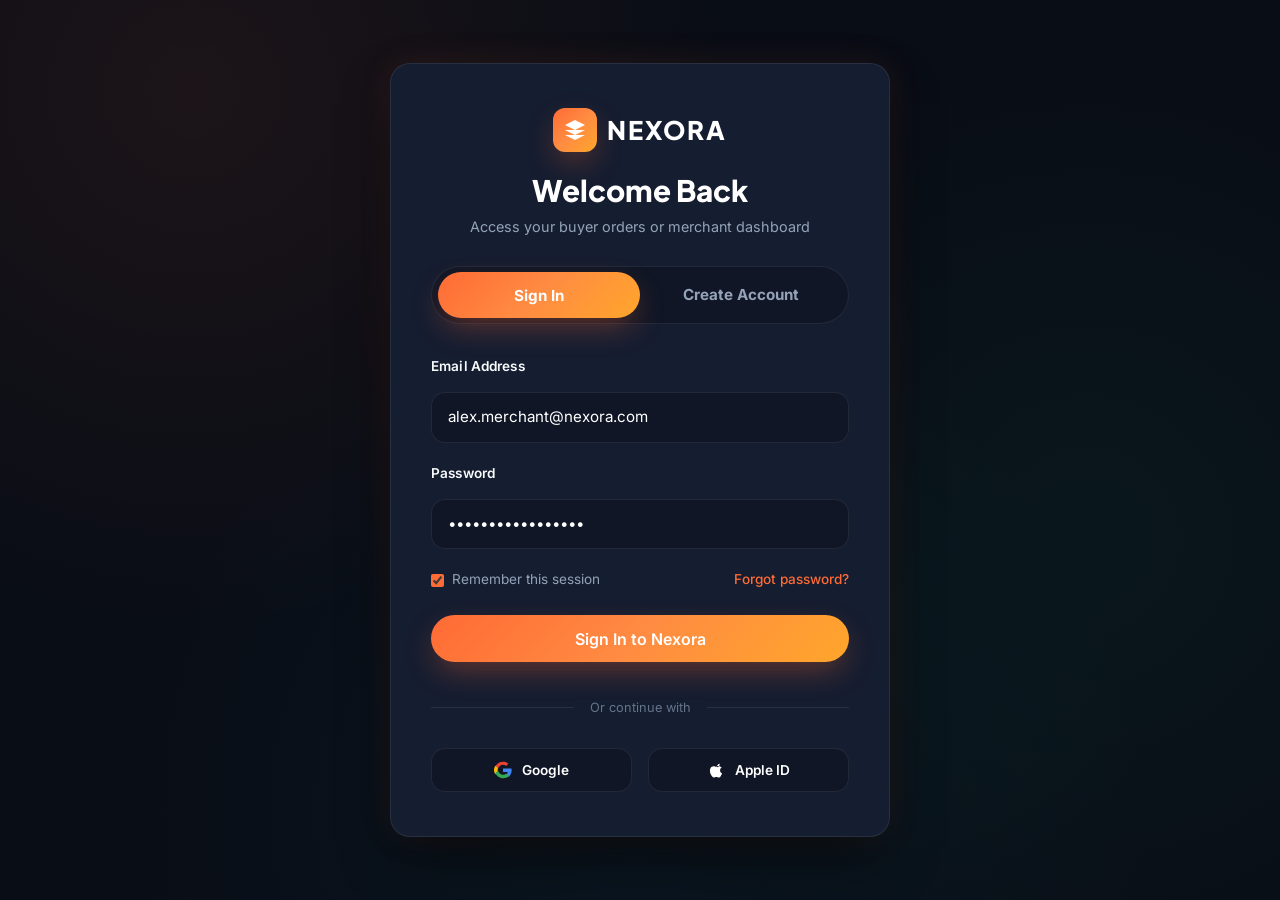
==== commit 460bb817: "1" ====
--- a/auth.html
+++ b/auth.html
@@ -5,15 +5,15 @@
   <meta name="viewport" content="width=device-width, initial-scale=1.0">
   <title>Account Authentication — Nexora Multi-Vendor Marketplace</title>
   <meta name="description" content="Sign in or register a new customer or vendor merchant account on Nexora. Join a global community of verified artisan makers and design-conscious buyers.">
-  <link rel="stylesheet" href="css/main.css">
+  <link rel="stylesheet" href="assets/css/main.css">
   <link rel="icon" type="image/svg+xml" href="data:image/svg+xml,<svg xmlns='http://www.w3.org/2000/svg' viewBox='0 0 24 24' fill='%23FF6B35'><path d='M12 2L2 7l10 5 10-5-10-5zM2 17l10 5 10-5M2 12l10 5 10-5'/></svg>">
   <style>
     .auth-wrapper {
-      min-height: calc(100vh - 160px);
+      min-height: 100vh;
       display: flex;
       align-items: center;
       justify-content: center;
-      padding: 3rem 1.5rem;
+      padding: 2.5rem 1.5rem;
       position: relative;
     }
     .auth-card {
@@ -47,11 +47,42 @@
       cursor: pointer;
       transition: all var(--transition-fast);
       text-align: center;
+      text-decoration: none;
+    }
+    .auth-tab-btn:hover:not(.active) {
+      color: white;
+      background: rgba(255, 255, 255, 0.08);
+      text-decoration: none;
     }
     .auth-tab-btn.active {
       background: var(--accent-gradient);
       color: white;
       box-shadow: var(--shadow-accent);
+    }
+    .auth-tab-btn.active:hover {
+      filter: brightness(1.08);
+      box-shadow: 0 8px 25px rgba(255, 107, 53, 0.45);
+    }
+    .auth-card a:not(.brand-logo):not(.auth-tab-btn):not(.social-btn) {
+      color: var(--accent-primary);
+      text-decoration: none;
+      transition: all var(--transition-fast);
+      cursor: pointer;
+    }
+    .auth-card a:not(.brand-logo):not(.auth-tab-btn):not(.social-btn):hover {
+      color: var(--accent-secondary);
+      text-decoration: underline;
+      text-underline-offset: 3px;
+      text-shadow: 0 0 10px var(--accent-glow);
+    }
+    .brand-logo {
+      transition: transform var(--transition-fast);
+    }
+    .brand-logo:hover {
+      transform: translateY(-2px);
+    }
+    .brand-logo:hover .brand-icon {
+      box-shadow: 0 0 25px var(--accent-glow);
     }
     .auth-form-group {
       margin-bottom: 1.25rem;
@@ -169,35 +200,15 @@
 </head>
 <body>
 
-  <!-- Navigation Bar -->
-  <header class="navbar">
-    <div class="container nav-container">
-      <a href="index.html" class="brand-logo">
-        <div class="brand-icon">
-          <svg viewBox="0 0 24 24"><path d="M12 2L2 7l10 5 10-5-10-5zM2 17l10 5 10-5M2 12l10 5 10-5"/></svg>
-        </div>
-        <span>NEXORA</span>
-      </a>
-
-      <nav aria-label="Main Navigation">
-        <ul class="nav-links">
-          <li><a href="index.html" class="nav-link">Home</a></li>
-          <li><a href="categories.html" class="nav-link">Categories</a></li>
-          <li><a href="vendors.html" class="nav-link">Vendors</a></li>
-        </ul>
-      </nav>
-
-      <div class="nav-actions">
-        <a href="dashboard.html" class="btn-secondary" style="font-size: 0.85rem; padding: 0.5rem 1rem;">
-          Vendor Portal
-        </a>
-      </div>
-    </div>
-  </header>
-
   <main class="auth-wrapper">
     <div class="auth-card">
       <div style="text-align: center; margin-bottom: 1.75rem;">
+        <a href="index.html" class="brand-logo" style="display: inline-flex; align-items: center; justify-content: center; gap: 0.65rem; text-decoration: none; margin-bottom: 1.25rem;">
+          <div class="brand-icon" style="width: 44px; height: 44px; background: var(--accent-gradient); border-radius: 12px; display: flex; align-items: center; justify-content: center; box-shadow: var(--shadow-accent);">
+            <svg viewBox="0 0 24 24" width="24" height="24" fill="white"><path d="M12 2L2 7l10 5 10-5-10-5zM2 17l10 5 10-5M2 12l10 5 10-5"/></svg>
+          </div>
+          <span style="font-family: var(--font-heading); font-size: 1.6rem; font-weight: 800; letter-spacing: 0.08em; color: white;">NEXORA</span>
+        </a>
         <h1 style="font-size: 1.85rem; font-weight: 800; color: white;" id="authHeaderTitle">Welcome Back</h1>
         <p style="color: var(--text-muted); font-size: 0.9rem; margin-top: 0.35rem;" id="authHeaderSubtitle">
           Access your buyer orders or merchant dashboard
@@ -207,7 +218,7 @@
       <!-- Tab Switcher: Sign In vs Sign Up -->
       <div class="auth-toggle-tabs">
         <button type="button" class="auth-tab-btn active" id="tabLoginBtn" onclick="switchAuthMode('login')">Sign In</button>
-        <button type="button" class="auth-tab-btn" id="tabRegisterBtn" onclick="switchAuthMode('register')">Create Account</button>
+        <a href="register.html" class="auth-tab-btn" id="tabRegisterBtn" style="display: flex; align-items: center; justify-content: center;">Create Account</a>
       </div>
 
       <!-- Login Form -->
@@ -218,16 +229,16 @@
         </div>
 
         <div class="auth-form-group">
-          <div style="display: flex; justify-content: space-between; align-items: center; margin-bottom: 0.4rem;">
-            <label for="loginPassword" style="margin-bottom: 0;">Password</label>
-            <a href="#" onclick="showToast('Password Reset', 'Password recovery link dispatched to your email.', 'info')" style="font-size: 0.8rem; color: var(--accent-primary);">Forgot?</a>
-          </div>
+          <label for="loginPassword">Password</label>
           <input type="password" id="loginPassword" class="auth-input" placeholder="••••••••" required value="NexoraMaster2026!">
         </div>
 
-        <div style="display: flex; align-items: center; gap: 0.5rem; margin-bottom: 1.5rem; font-size: 0.85rem; color: var(--text-muted);">
-          <input type="checkbox" id="rememberMe" checked style="accent-color: var(--accent-primary);">
-          <label for="rememberMe" style="cursor: pointer;">Remember this session</label>
+        <div style="display: flex; align-items: center; justify-content: space-between; margin-bottom: 1.5rem; font-size: 0.85rem;">
+          <div style="display: flex; align-items: center; gap: 0.5rem; color: var(--text-muted);">
+            <input type="checkbox" id="rememberMe" checked style="accent-color: var(--accent-primary); cursor: pointer;">
+            <label for="rememberMe" style="cursor: pointer; margin-bottom: 0;">Remember this session</label>
+          </div>
+          <a href="#" onclick="showToast('Password Reset', 'Password recovery link dispatched to your email.', 'info')" style="font-size: 0.85rem; color: var(--accent-primary); font-weight: 500;">Forgot password?</a>
         </div>
 
         <button type="submit" class="btn-primary" style="width: 100%; padding: 0.85rem; font-size: 1rem;">
@@ -318,20 +329,11 @@
     </div>
   </main>
 
-  <!-- Global Footer -->
-  <footer class="footer">
-    <div class="container">
-      <div class="footer-bottom" style="border-top: none;">
-        <div>© 2026 Nexora Marketplace Inc. All rights reserved.</div>
-        <div style="display: flex; gap: 1.5rem;">
-          <a href="#">Privacy Policy</a>
-          <a href="#">Terms of Service</a>
-        </div>
-      </div>
-    </div>
-  </footer>
-
-  <script src="js/store.js"></script>
+
+
+
+
+  <script src="assets/js/store.js"></script>
   <script>
     function switchAuthMode(mode) {
       const loginForm = document.getElementById('loginForm');
@@ -435,13 +437,8 @@
 
     document.addEventListener('DOMContentLoaded', () => {
       const params = new URLSearchParams(window.location.search);
-      if (params.get('role') === 'vendor') {
-        switchAuthMode('register');
-        const vCheckbox = document.getElementById('vendorModeCheckbox');
-        if (vCheckbox) {
-          vCheckbox.checked = true;
-          toggleVendorFields(true);
-        }
+      if (params.get('role') === 'vendor' || params.get('mode') === 'register') {
+        window.location.href = `register.html${window.location.search}`;
       }
     });
   </script>
--- a/assets/css/main.css
+++ b/assets/css/main.css
@@ -0,0 +1,2156 @@
+/* ==========================================================================
+   Nexora Multi-Vendor Marketplace — Core Design System
+   ========================================================================== */
+
+@import url('https://fonts.googleapis.com/css2?family=Plus+Jakarta+Sans:wght@400;500;600;700;800&family=Inter:wght@300;400;500;600;700&display=swap');
+
+:root {
+  /* Brand Palette */
+  --bg-dark: #090D16;
+  --bg-surface: #101626;
+  --bg-card: #151D30;
+  --bg-card-hover: #1B253D;
+  --bg-glass: rgba(21, 29, 48, 0.85);
+  --border-subtle: rgba(255, 255, 255, 0.08);
+  --border-focus: rgba(255, 107, 53, 0.5);
+
+  /* Primary Commerce Accent (Warm Solar Amber & Coral) */
+  --accent-primary: #FF6B35;
+  --accent-secondary: #FFA62B;
+  --accent-gradient: linear-gradient(135deg, #FF6B35 0%, #FF8C42 50%, #FFA62B 100%);
+  --accent-glow: rgba(255, 107, 53, 0.35);
+
+  /* Trust & Vendor Signals */
+  --trust-emerald: #10B981;
+  --trust-emerald-glow: rgba(16, 185, 129, 0.3);
+  --trust-cyan: #06B6D4;
+  --badge-vendor: linear-gradient(135deg, #059669 0%, #10B981 100%);
+
+  /* Neutrals & Typography */
+  --text-main: #F8FAFC;
+  --text-muted: #94A3B8;
+  --text-dim: #64748B;
+  --text-inverse: #090D16;
+
+  /* Typography Stack */
+  --font-heading: 'Plus Jakarta Sans', -apple-system, BlinkMacSystemFont, sans-serif;
+  --font-body: 'Inter', -apple-system, BlinkMacSystemFont, sans-serif;
+
+  /* Elevation & Shadows */
+  --shadow-sm: 0 4px 12px rgba(0, 0, 0, 0.25);
+  --shadow-md: 0 10px 30px -5px rgba(0, 0, 0, 0.4);
+  --shadow-lg: 0 20px 40px -10px rgba(0, 0, 0, 0.6);
+  --shadow-accent: 0 12px 30px -5px rgba(255, 107, 53, 0.35);
+  --shadow-card: 0 14px 28px rgba(0, 0, 0, 0.3), 0 0 1px rgba(255, 255, 255, 0.1);
+
+  /* Layout */
+  --radius-sm: 8px;
+  --radius-md: 14px;
+  --radius-lg: 20px;
+  --radius-full: 9999px;
+  --transition-fast: 0.2s cubic-bezier(0.4, 0, 0.2, 1);
+  --transition-normal: 0.3s cubic-bezier(0.4, 0, 0.2, 1);
+  --transition-smooth: 0.5s cubic-bezier(0.16, 1, 0.3, 1);
+}
+
+/* Reset & Base Setup */
+*, *::before, *::after {
+  box-sizing: border-box;
+  margin: 0;
+  padding: 0;
+}
+
+html {
+  scroll-behavior: smooth;
+  color-scheme: dark;
+  width: 100%;
+  max-width: 100vw;
+  overflow-x: clip;
+}
+
+body {
+  background-color: var(--bg-dark);
+  color: var(--text-main);
+  font-family: var(--font-body);
+  font-size: 16px;
+  line-height: 1.6;
+  min-height: 100vh;
+  width: 100%;
+  max-width: 100vw;
+  overflow-x: clip;
+  position: relative;
+  background-image: 
+    radial-gradient(circle at 15% 10%, rgba(255, 107, 53, 0.08) 0%, transparent 40%),
+    radial-gradient(circle at 85% 60%, rgba(16, 185, 129, 0.06) 0%, transparent 40%),
+    radial-gradient(circle at 50% 90%, rgba(6, 182, 212, 0.05) 0%, transparent 50%);
+  background-attachment: fixed;
+}
+
+h1, h2, h3, h4, h5, h6 {
+  font-family: var(--font-heading);
+  font-weight: 700;
+  line-height: 1.25;
+  color: var(--text-main);
+}
+
+a {
+  color: inherit;
+  text-decoration: none;
+  transition: color var(--transition-fast);
+}
+
+img {
+  max-width: 100%;
+  height: auto;
+  display: block;
+}
+
+button, input, select, textarea {
+  font-family: inherit;
+  font-size: inherit;
+}
+
+/* Container */
+.container {
+  width: 100%;
+  max-width: 1280px;
+  margin: 0 auto;
+  padding: 0 1.5rem;
+}
+
+/* ==========================================================================
+   Navigation Bar
+   ========================================================================== */
+.navbar {
+  position: sticky;
+  top: 0;
+  z-index: 100;
+  background: rgba(9, 13, 22, 0.88);
+  backdrop-filter: blur(16px);
+  -webkit-backdrop-filter: blur(16px);
+  border-bottom: 1px solid var(--border-subtle);
+  transition: background var(--transition-normal);
+}
+
+.nav-container {
+  display: flex;
+  align-items: center;
+  justify-content: space-between;
+  height: 80px;
+  gap: 1.5rem;
+}
+
+.brand-logo {
+  display: flex;
+  align-items: center;
+  gap: 0.75rem;
+  font-family: var(--font-heading);
+  font-size: 1.5rem;
+  font-weight: 800;
+  letter-spacing: -0.5px;
+  color: #FFFFFF;
+}
+
+.brand-icon {
+  width: 42px;
+  height: 42px;
+  border-radius: var(--radius-md);
+  background: var(--accent-gradient);
+  display: grid;
+  place-items: center;
+  box-shadow: var(--shadow-accent);
+  flex-shrink: 0;
+}
+
+.brand-icon svg {
+  width: 24px;
+  height: 24px;
+  fill: #FFFFFF;
+}
+
+.nav-search {
+  flex: 1;
+  max-width: 520px;
+  display: flex;
+  align-items: center;
+  background: var(--bg-card);
+  border: 1px solid var(--border-subtle);
+  border-radius: var(--radius-full);
+  padding: 0.35rem 0.5rem 0.35rem 1rem;
+  transition: border-color var(--transition-fast), box-shadow var(--transition-fast);
+}
+
+.nav-search:focus-within {
+  border-color: var(--accent-primary);
+  box-shadow: 0 0 0 3px var(--accent-glow);
+}
+
+.nav-search select {
+  background: transparent;
+  border: none;
+  color: var(--text-muted);
+  font-size: 0.85rem;
+  padding-right: 0.75rem;
+  border-right: 1px solid var(--border-subtle);
+  outline: none;
+  cursor: pointer;
+}
+
+.nav-search select option {
+  background: var(--bg-card);
+  color: var(--text-main);
+}
+
+.nav-search input {
+  flex: 1;
+  background: transparent;
+  border: none;
+  padding: 0.5rem 0.75rem;
+  color: var(--text-main);
+  outline: none;
+  font-size: 0.9rem;
+}
+
+.nav-search input::placeholder {
+  color: var(--text-dim);
+}
+
+.search-btn {
+  background: var(--accent-gradient);
+  border: none;
+  width: 38px;
+  height: 38px;
+  border-radius: 50%;
+  display: grid;
+  place-items: center;
+  cursor: pointer;
+  color: white;
+  transition: transform var(--transition-fast);
+}
+
+.search-btn:hover {
+  transform: scale(1.05);
+}
+
+.nav-links {
+  display: flex;
+  align-items: center;
+  gap: 1.5rem;
+  list-style: none;
+}
+
+.nav-link {
+  font-weight: 500;
+  font-size: 0.95rem;
+  color: var(--text-muted);
+  position: relative;
+  padding: 0.5rem 0;
+}
+
+.nav-link:hover, .nav-link.active {
+  color: #FFFFFF;
+}
+
+.nav-link.active::after {
+  content: '';
+  position: absolute;
+  bottom: 0;
+  left: 0;
+  right: 0;
+  height: 2px;
+  background: var(--accent-gradient);
+  border-radius: var(--radius-full);
+}
+
+.nav-actions {
+  display: flex;
+  align-items: center;
+  gap: 1rem;
+}
+
+.action-btn {
+  background: var(--bg-surface);
+  border: 1px solid var(--border-subtle);
+  color: var(--text-main);
+  width: 44px;
+  height: 44px;
+  border-radius: var(--radius-md);
+  display: grid;
+  place-items: center;
+  position: relative;
+  cursor: pointer;
+  transition: all var(--transition-fast);
+}
+
+.action-btn:hover {
+  background: var(--bg-card-hover);
+  border-color: rgba(255, 255, 255, 0.2);
+  transform: translateY(-2px);
+}
+
+.action-btn .badge-count {
+  position: absolute;
+  top: -5px;
+  right: -5px;
+  background: var(--accent-primary);
+  color: white;
+  font-size: 0.7rem;
+  font-weight: 700;
+  min-width: 20px;
+  height: 20px;
+  padding: 0 4px;
+  border-radius: 10px;
+  display: flex;
+  align-items: center;
+  justify-content: center;
+  box-shadow: 0 2px 6px rgba(255, 107, 53, 0.5);
+  transition: transform 0.2s cubic-bezier(0.175, 0.885, 0.32, 1.275);
+}
+
+.btn-primary {
+  background: var(--accent-gradient);
+  color: #FFFFFF;
+  border: none;
+  font-weight: 600;
+  font-size: 0.95rem;
+  padding: 0.75rem 1.4rem;
+  border-radius: var(--radius-full);
+  display: inline-flex;
+  align-items: center;
+  justify-content: center;
+  gap: 0.5rem;
+  cursor: pointer;
+  box-shadow: var(--shadow-accent);
+  transition: transform var(--transition-fast), box-shadow var(--transition-fast), filter var(--transition-fast);
+}
+
+.btn-primary:hover {
+  transform: translateY(-2px);
+  box-shadow: 0 16px 35px -5px rgba(255, 107, 53, 0.45);
+  filter: brightness(1.05);
+}
+
+.btn-secondary {
+  background: rgba(255, 255, 255, 0.05);
+  color: #FFFFFF;
+  border: 1px solid var(--border-subtle);
+  font-weight: 600;
+  font-size: 0.95rem;
+  padding: 0.75rem 1.4rem;
+  border-radius: var(--radius-full);
+  display: inline-flex;
+  align-items: center;
+  justify-content: center;
+  gap: 0.5rem;
+  cursor: pointer;
+  transition: all var(--transition-fast);
+}
+
+.btn-secondary:hover {
+  background: rgba(255, 255, 255, 0.1);
+  border-color: rgba(255, 255, 255, 0.25);
+  transform: translateY(-2px);
+}
+
+.btn-emerald {
+  background: var(--badge-vendor);
+  color: #FFFFFF;
+  border: none;
+  font-weight: 600;
+  font-size: 0.95rem;
+  padding: 0.75rem 1.4rem;
+  border-radius: var(--radius-full);
+  display: inline-flex;
+  align-items: center;
+  justify-content: center;
+  gap: 0.5rem;
+  cursor: pointer;
+  box-shadow: 0 8px 25px -4px var(--trust-emerald-glow);
+  transition: all var(--transition-fast);
+}
+
+.btn-emerald:hover {
+  transform: translateY(-2px);
+  filter: brightness(1.08);
+}
+
+/* ==========================================================================
+   Form Controls & Input System
+   ========================================================================== */
+.form-group,
+.auth-form-group {
+  margin-bottom: 1.4rem;
+  display: flex;
+  flex-direction: column;
+  gap: 0.5rem;
+  text-align: left;
+  width: 100%;
+}
+
+.form-group label,
+.auth-form-group label,
+.form-label {
+  display: block;
+  font-size: 0.88rem;
+  font-weight: 600;
+  color: var(--text-main);
+  letter-spacing: 0.01em;
+  text-align: left;
+}
+
+.form-hint,
+.auth-hint {
+  font-size: 0.8rem;
+  color: var(--text-muted);
+  line-height: 1.4;
+  margin-top: -0.2rem;
+  margin-bottom: 0.2rem;
+  text-align: left;
+}
+
+.form-input,
+.auth-input {
+  width: 100%;
+  background: var(--bg-surface);
+  border: 1px solid var(--border-subtle);
+  border-radius: var(--radius-md);
+  padding: 0.85rem 1.15rem;
+  color: #FFFFFF;
+  font-family: var(--font-body);
+  font-size: 0.95rem;
+  line-height: 1.5;
+  box-sizing: border-box;
+  outline: none;
+  transition: border-color var(--transition-fast), box-shadow var(--transition-fast), background var(--transition-fast);
+}
+
+.form-input:hover,
+.auth-input:hover {
+  border-color: rgba(255, 255, 255, 0.22);
+}
+
+.form-input:focus,
+.auth-input:focus {
+  border-color: var(--accent-primary);
+  box-shadow: 0 0 0 3px var(--accent-glow), 0 4px 16px rgba(0, 0, 0, 0.25);
+  background: rgba(21, 29, 48, 0.95);
+}
+
+.form-input::placeholder,
+.auth-input::placeholder {
+  color: var(--text-dim);
+  opacity: 0.85;
+}
+
+select.form-input,
+select.auth-input {
+  appearance: none;
+  -webkit-appearance: none;
+  -moz-appearance: none;
+  background-image: url("data:image/svg+xml,%3Csvg xmlns='http://www.w3.org/2000/svg' width='16' height='16' viewBox='0 0 24 24' fill='none' stroke='%2394A3B8' stroke-width='2' stroke-linecap='round' stroke-linejoin='round'%3E%3Cpolyline points='6 9 12 15 18 9'%3E%3C/polyline%3E%3C/svg%3E");
+  background-repeat: no-repeat;
+  background-position: right 1.1rem center;
+  background-size: 16px;
+  padding-right: 2.75rem;
+  cursor: pointer;
+}
+
+select.form-input option,
+select.auth-input option {
+  background: #101626;
+  color: #FFFFFF;
+  padding: 0.6rem;
+}
+
+textarea.form-input,
+textarea.auth-input {
+  resize: vertical;
+  min-height: 110px;
+  line-height: 1.6;
+}
+
+.mobile-menu-toggle {
+  display: none;
+  background: var(--bg-surface);
+  border: 1px solid var(--border-subtle);
+  border-radius: var(--radius-md);
+  color: var(--text-main);
+  width: 44px;
+  height: 44px;
+  cursor: pointer;
+  align-items: center;
+  justify-content: center;
+  transition: all var(--transition-fast);
+}
+
+.mobile-menu-toggle:hover {
+  background: var(--bg-card-hover);
+  border-color: rgba(255, 255, 255, 0.25);
+  color: var(--accent-primary);
+  transform: translateY(-2px);
+}
+
+/* ==========================================================================
+   Cards Global Rules & 3D Tilt System
+   Mandatory:
+   1. Icons and text must be center-aligned in all card layouts across all breakpoints.
+   2. 3D Tilt Card effect with mouse perspective transform and smooth glare.
+   3. Marketplace animation (zoom, add to cart pulse, pulse glow).
+   ========================================================================== */
+.tilt-card {
+  position: relative;
+  background: var(--bg-card);
+  border: 1px solid var(--border-subtle);
+  border-radius: var(--radius-lg);
+  padding: 1.5rem;
+  display: flex;
+  flex-direction: column;
+  align-items: center;          /* Center-aligned icon & content */
+  text-align: center;           /* Center-aligned text */
+  box-shadow: var(--shadow-card);
+  transition: transform 0.15s ease-out, box-shadow 0.2s ease-out, border-color 0.2s ease;
+  transform-style: preserve-3d;
+  will-change: transform;
+  overflow: hidden;
+  cursor: pointer;
+}
+
+.tilt-card:hover {
+  border-color: rgba(255, 107, 53, 0.35);
+  box-shadow: 0 22px 45px -10px rgba(0, 0, 0, 0.55), 0 0 25px rgba(255, 107, 53, 0.12);
+}
+
+/* Reflection glare overlay for 3D tilt */
+.tilt-card::after {
+  content: '';
+  position: absolute;
+  top: 0;
+  left: 0;
+  right: 0;
+  bottom: 0;
+  background: radial-gradient(circle at var(--glare-x, 50%) var(--glare-y, 50%), rgba(255, 255, 255, 0.14) 0%, transparent 60%);
+  opacity: var(--glare-opacity, 0);
+  pointer-events: none;
+  transition: opacity 0.2s ease;
+}
+
+/* Center-aligned elements inside cards */
+.tilt-card .card-icon,
+.tilt-card .card-image-wrap,
+.tilt-card .card-header,
+.tilt-card .card-body,
+.tilt-card .card-footer {
+  display: flex;
+  flex-direction: column;
+  align-items: center;
+  justify-content: center;
+  text-align: center;
+  width: 100%;
+}
+
+/* Category Card */
+.category-card {
+  display: flex;
+  flex-direction: column;
+  align-items: center;
+  justify-content: center;
+  text-align: center;
+  height: 100%;
+  padding: 2rem 1.25rem;
+  gap: 1rem;
+}
+
+.category-icon-box {
+  width: 76px;
+  height: 76px;
+  border-radius: var(--radius-md);
+  background: rgba(255, 255, 255, 0.04);
+  border: 1px solid var(--border-subtle);
+  display: grid;
+  place-items: center;
+  margin-bottom: 0.5rem;
+  overflow: hidden;
+  transition: transform var(--transition-normal), border-color var(--transition-normal);
+}
+
+.category-card:hover .category-icon-box {
+  transform: translateY(-6px) scale(1.08);
+  border-color: var(--accent-primary);
+  box-shadow: 0 10px 20px -5px var(--accent-glow);
+}
+
+.category-icon-box img {
+  width: 100%;
+  height: 100%;
+  object-fit: cover;
+  transition: transform var(--transition-normal);
+}
+
+.category-card:hover .category-icon-box img {
+  transform: scale(1.12);
+}
+
+.category-title {
+  font-size: 1.15rem;
+  font-weight: 700;
+  color: var(--text-main);
+  margin-bottom: 0.25rem;
+  min-height: 1.6rem;
+  display: flex;
+  align-items: center;
+  justify-content: center;
+}
+
+.category-count {
+  font-size: 0.85rem;
+  color: var(--text-muted);
+  margin-top: auto;
+}
+
+/* Product Card */
+.product-card {
+  display: flex;
+  flex-direction: column;
+  height: 100%;
+  padding: 1.25rem;
+  text-align: center;
+  align-items: center;
+}
+
+.product-thumb-wrap {
+  width: 100%;
+  height: 220px;
+  border-radius: var(--radius-md);
+  overflow: hidden;
+  position: relative;
+  background: #0D1322;
+  display: flex;
+  align-items: center;
+  justify-content: center;
+}
+
+.product-thumb-wrap img {
+  width: 100%;
+  height: 100%;
+  object-fit: cover;
+  transition: transform var(--transition-smooth);
+}
+
+.product-card:hover .product-thumb-wrap img {
+  transform: scale(1.08);
+}
+
+.discount-badge {
+  position: absolute;
+  top: 10px;
+  left: 10px;
+  background: var(--accent-gradient);
+  color: white;
+  font-size: 0.75rem;
+  font-weight: 700;
+  padding: 0.25rem 0.65rem;
+  border-radius: var(--radius-full);
+  box-shadow: 0 4px 10px rgba(255, 107, 53, 0.4);
+}
+
+.wishlist-toggle {
+  position: absolute;
+  top: 10px;
+  right: 10px;
+  width: 34px;
+  height: 34px;
+  border-radius: 50%;
+  background: rgba(9, 13, 22, 0.7);
+  backdrop-filter: blur(8px);
+  border: 1px solid var(--border-subtle);
+  display: grid;
+  place-items: center;
+  color: var(--text-muted);
+  cursor: pointer;
+  transition: all var(--transition-fast);
+}
+
+.wishlist-toggle:hover {
+  color: #EF4444;
+  transform: scale(1.15);
+}
+
+.product-vendor-tag {
+  display: inline-flex;
+  align-items: center;
+  gap: 0.35rem;
+  font-size: 0.8rem;
+  color: var(--trust-cyan);
+  font-weight: 600;
+  margin-top: 0.25rem;
+}
+
+.product-title {
+  font-size: 1.05rem;
+  font-weight: 700;
+  line-height: 1.35;
+  margin: 0.35rem 0;
+  color: var(--text-main);
+  display: -webkit-box;
+  -webkit-line-clamp: 2;
+  line-clamp: 2;
+  -webkit-box-orient: vertical;
+  overflow: hidden;
+}
+
+.product-rating {
+  display: flex;
+  align-items: center;
+  justify-content: center;
+  gap: 0.3rem;
+  font-size: 0.85rem;
+  color: #FBBF24;
+  margin-bottom: 0.5rem;
+}
+
+.product-pricing {
+  display: flex;
+  align-items: center;
+  justify-content: center;
+  gap: 0.6rem;
+  margin-bottom: 1rem;
+}
+
+.current-price {
+  font-size: 1.35rem;
+  font-weight: 800;
+  color: var(--accent-primary);
+  font-family: var(--font-heading);
+}
+
+.original-price {
+  font-size: 0.9rem;
+  color: var(--text-dim);
+  text-decoration: line-through;
+}
+
+.add-cart-btn {
+  width: 100%;
+  background: rgba(255, 107, 53, 0.12);
+  color: var(--accent-primary);
+  border: 1px solid rgba(255, 107, 53, 0.3);
+  padding: 0.65rem 1rem;
+  border-radius: var(--radius-full);
+  font-weight: 600;
+  font-size: 0.9rem;
+  display: flex;
+  align-items: center;
+  justify-content: center;
+  gap: 0.5rem;
+  cursor: pointer;
+  transition: all var(--transition-fast);
+}
+
+.add-cart-btn:hover {
+  background: var(--accent-gradient);
+  color: #FFFFFF;
+  border-color: transparent;
+  box-shadow: 0 8px 20px rgba(255, 107, 53, 0.35);
+  transform: translateY(-2px);
+}
+
+.add-cart-btn:active {
+  transform: scale(0.96);
+}
+
+/* Vendor Card */
+.vendor-card {
+  display: flex;
+  flex-direction: column;
+  height: 100%;
+  padding: 1.5rem;
+  position: relative;
+  text-align: center;
+  align-items: center;
+}
+
+.vendor-cover-mini {
+  width: 100%;
+  height: 110px;
+  border-radius: var(--radius-md);
+  overflow: hidden;
+  margin-bottom: -40px;
+}
+
+.vendor-cover-mini img {
+  width: 100%;
+  height: 100%;
+  object-fit: cover;
+}
+
+.vendor-avatar-wrap {
+  position: relative;
+  width: 80px;
+  height: 80px;
+  border-radius: 50%;
+  border: 3px solid var(--bg-card);
+  overflow: hidden;
+  box-shadow: var(--shadow-md);
+  margin-bottom: 0.75rem;
+  background: #0F172A;
+}
+
+.vendor-avatar-wrap img {
+  width: 100%;
+  height: 100%;
+  object-fit: cover;
+}
+
+.vendor-card.featured {
+  border: 1px solid rgba(16, 185, 129, 0.4);
+  box-shadow: 0 10px 30px -5px rgba(0, 0, 0, 0.5), 0 0 20px rgba(16, 185, 129, 0.15);
+}
+
+.vendor-badge-featured {
+  position: absolute;
+  top: 15px;
+  right: 15px;
+  background: var(--badge-vendor);
+  color: white;
+  font-size: 0.7rem;
+  font-weight: 700;
+  padding: 0.2rem 0.6rem;
+  border-radius: var(--radius-full);
+  display: flex;
+  align-items: center;
+  gap: 0.25rem;
+  box-shadow: 0 4px 10px rgba(16, 185, 129, 0.4);
+}
+
+.vendor-name {
+  font-size: 1.25rem;
+  font-weight: 700;
+  color: var(--text-main);
+  text-align: center;
+  min-height: 1.9rem;
+  width: 100%;
+  line-height: 1.3;
+  margin-bottom: 0.25rem;
+}
+
+.verified-icon {
+  color: var(--trust-emerald);
+  display: inline-flex;
+  vertical-align: middle;
+  margin-left: 0.35rem;
+  margin-top: -2px;
+}
+
+.vendor-tagline {
+  font-size: 0.85rem;
+  color: var(--text-muted);
+  margin: 0.35rem 0 0.75rem 0;
+  width: 100%;
+  height: 2.8rem;
+  display: -webkit-box;
+  -webkit-line-clamp: 2;
+  line-clamp: 2;
+  -webkit-box-orient: vertical;
+  overflow: hidden;
+  text-overflow: ellipsis;
+  line-height: 1.4;
+}
+
+.vendor-location-tag {
+  font-size: 0.75rem;
+  color: var(--trust-cyan);
+  min-height: 1.25rem;
+  margin-bottom: 0.5rem;
+  display: flex;
+  align-items: center;
+  justify-content: center;
+}
+
+.vendor-metrics-row {
+  display: flex;
+  align-items: center;
+  justify-content: space-around;
+  padding: 0.75rem 0;
+  width: 100%;
+  border-top: 1px solid var(--border-subtle);
+  border-bottom: 1px solid var(--border-subtle);
+  margin-top: auto;
+  margin-bottom: 1rem;
+}
+
+.vendor-metric-item {
+  display: flex;
+  flex-direction: column;
+  align-items: center;
+  justify-content: center;
+  text-align: center;
+  flex: 1;
+}
+
+.vendor-metric-val {
+  font-weight: 700;
+  font-size: 1rem;
+  color: var(--text-main);
+}
+
+.vendor-metric-lbl {
+  font-size: 0.75rem;
+  color: var(--text-dim);
+}
+
+/* ==========================================================================
+   Hero Section (Split Layout, Depth, Layering, Micro-Animations)
+   ========================================================================== */
+.hero-section {
+  position: relative;
+  padding: 5rem 0 4rem 0;
+  overflow: hidden;
+}
+
+.hero-backdrop-glow {
+  position: absolute;
+  top: -15%;
+  right: 5%;
+  width: 550px;
+  height: 550px;
+  background: radial-gradient(circle, rgba(255, 107, 53, 0.16) 0%, rgba(255, 166, 43, 0.08) 50%, transparent 70%);
+  filter: blur(60px);
+  pointer-events: none;
+  z-index: 0;
+}
+
+.hero-grid {
+  display: grid;
+  grid-template-columns: 1.15fr 0.85fr;
+  align-items: center;
+  gap: 3.5rem;
+  position: relative;
+  z-index: 1;
+}
+
+.hero-badge-pill {
+  display: inline-flex;
+  align-items: center;
+  gap: 0.5rem;
+  background: rgba(255, 107, 53, 0.1);
+  border: 1px solid rgba(255, 107, 53, 0.3);
+  padding: 0.4rem 1rem;
+  border-radius: var(--radius-full);
+  font-size: 0.85rem;
+  font-weight: 600;
+  color: var(--accent-primary);
+  margin-bottom: 1.5rem;
+  animation: floatSubtle 4s ease-in-out infinite;
+}
+
+.hero-badge-pill .pulse-dot {
+  width: 8px;
+  height: 8px;
+  background: var(--accent-primary);
+  border-radius: 50%;
+  box-shadow: 0 0 10px var(--accent-primary);
+}
+
+.hero-title {
+  font-size: 3.6rem;
+  font-weight: 800;
+  letter-spacing: -1.5px;
+  line-height: 1.1;
+  margin-bottom: 1.5rem;
+}
+
+.hero-title .gradient-text {
+  background: var(--accent-gradient);
+  -webkit-background-clip: text;
+  background-clip: text;
+  -webkit-text-fill-color: transparent;
+}
+
+.hero-subtitle {
+  font-size: 1.2rem;
+  color: var(--text-muted);
+  line-height: 1.6;
+  margin-bottom: 2rem;
+  max-width: 540px;
+}
+
+.hero-search-container {
+  background: var(--bg-card);
+  border: 1px solid var(--border-subtle);
+  border-radius: var(--radius-md);
+  padding: 0.5rem;
+  display: flex;
+  align-items: center;
+  gap: 0.75rem;
+  box-shadow: var(--shadow-lg);
+  margin-bottom: 2rem;
+  max-width: 580px;
+}
+
+.hero-search-input {
+  flex: 1;
+  background: transparent;
+  border: none;
+  padding: 0.75rem 1rem;
+  color: white;
+  outline: none;
+  font-size: 1rem;
+}
+
+.hero-search-input::placeholder {
+  color: var(--text-dim);
+}
+
+.hero-cta-group {
+  display: flex;
+  align-items: center;
+  gap: 1.25rem;
+  margin-bottom: 2.5rem;
+  flex-wrap: wrap;
+}
+
+.hero-stats-row {
+  display: flex;
+  align-items: center;
+  gap: 2.5rem;
+  border-top: 1px solid var(--border-subtle);
+  padding-top: 2rem;
+}
+
+.hero-stat-box h4 {
+  font-size: 1.75rem;
+  font-weight: 800;
+  color: #FFFFFF;
+}
+
+.hero-stat-box p {
+  font-size: 0.85rem;
+  color: var(--text-dim);
+}
+
+/* Floating Hero Collage & Layered Cards */
+.hero-visual-col {
+  position: relative;
+  display: flex;
+  justify-content: center;
+  align-items: center;
+}
+
+.hero-main-card {
+  position: relative;
+  width: 100%;
+  max-width: 440px;
+  background: var(--bg-card);
+  border: 1px solid rgba(255, 255, 255, 0.12);
+  border-radius: var(--radius-lg);
+  padding: 1.75rem;
+  box-shadow: 0 25px 60px -15px rgba(0, 0, 0, 0.7), 0 0 35px rgba(255, 107, 53, 0.15);
+  animation: floatMain 6s ease-in-out infinite;
+}
+
+.hero-main-image {
+  width: 100%;
+  height: 300px;
+  border-radius: var(--radius-md);
+  overflow: hidden;
+  margin-bottom: 1.25rem;
+  background: #0B111E;
+}
+
+.hero-main-image img {
+  width: 100%;
+  height: 100%;
+  object-fit: cover;
+}
+
+.hero-floating-pill {
+  position: absolute;
+  background: rgba(16, 22, 38, 0.9);
+  backdrop-filter: blur(12px);
+  border: 1px solid rgba(255, 255, 255, 0.15);
+  border-radius: var(--radius-md);
+  padding: 0.85rem 1.25rem;
+  display: flex;
+  align-items: center;
+  gap: 0.75rem;
+  box-shadow: var(--shadow-lg);
+}
+
+.pill-rating {
+  top: -20px;
+  right: -20px;
+  animation: floatReverse 5s ease-in-out infinite;
+}
+
+.pill-vendor {
+  bottom: -20px;
+  left: -25px;
+  animation: floatMain 7s ease-in-out infinite 1s;
+}
+
+@keyframes floatMain {
+  0%, 100% { transform: translateY(0px) rotate(0deg); }
+  50% { transform: translateY(-12px) rotate(1deg); }
+}
+
+@keyframes floatReverse {
+  0%, 100% { transform: translateY(0px) rotate(0deg); }
+  50% { transform: translateY(12px) rotate(-1deg); }
+}
+
+@keyframes floatSubtle {
+  0%, 100% { transform: translateY(0px); }
+  50% { transform: translateY(-5px); }
+}
+
+/* ==========================================================================
+   Section Headers & Utilities
+   ========================================================================== */
+.section-wrapper {
+  padding: 5rem 0;
+  position: relative;
+}
+
+.section-header {
+  text-align: center;
+  max-width: 680px;
+  margin: 0 auto 3.5rem auto;
+}
+
+.section-tag {
+  display: inline-block;
+  font-size: 0.85rem;
+  font-weight: 700;
+  text-transform: uppercase;
+  letter-spacing: 1.5px;
+  color: var(--accent-primary);
+  margin-bottom: 0.75rem;
+}
+
+.section-title {
+  font-size: 2.4rem;
+  font-weight: 800;
+  margin-bottom: 1rem;
+}
+
+.section-desc {
+  font-size: 1.05rem;
+  color: var(--text-muted);
+}
+
+/* Grids */
+.categories-grid,
+.vendors-grid,
+.products-grid {
+  display: flex;
+  flex-wrap: wrap;
+  justify-content: center;
+  gap: 1.75rem;
+}
+
+.categories-grid > *,
+.vendors-grid > *,
+.products-grid > * {
+  flex: 0 1 calc((100% - 3 * 1.75rem) / 4);
+  max-width: calc((100% - 3 * 1.75rem) / 4);
+  width: calc((100% - 3 * 1.75rem) / 4);
+  box-sizing: border-box;
+}
+
+/* ==========================================================================
+   Become a Seller CTA Section
+   ========================================================================== */
+.seller-cta-section {
+  padding: 5rem 0;
+}
+
+.seller-cta-card {
+  background: linear-gradient(135deg, rgba(25, 34, 56, 0.9) 0%, rgba(16, 22, 38, 0.95) 100%);
+  border: 1px solid rgba(255, 107, 53, 0.35);
+  border-radius: var(--radius-lg);
+  padding: 4.5rem 3rem;
+  position: relative;
+  overflow: hidden;
+  box-shadow: 0 25px 60px -10px rgba(0, 0, 0, 0.6), 0 0 30px rgba(255, 107, 53, 0.15);
+  display: grid;
+  grid-template-columns: 1.2fr 0.8fr;
+  align-items: center;
+  gap: 3rem;
+}
+
+.seller-cta-card::before {
+  content: '';
+  position: absolute;
+  top: -50%;
+  right: -20%;
+  width: 400px;
+  height: 400px;
+  background: radial-gradient(circle, rgba(255, 107, 53, 0.2) 0%, transparent 70%);
+  filter: blur(50px);
+  pointer-events: none;
+}
+
+.seller-perks-list {
+  display: grid;
+  grid-template-columns: 1fr 1fr;
+  gap: 1.25rem;
+  margin: 2rem 0;
+}
+
+.perk-item {
+  display: flex;
+  align-items: flex-start;
+  gap: 0.75rem;
+}
+
+.perk-icon {
+  width: 28px;
+  height: 28px;
+  border-radius: 50%;
+  background: rgba(16, 185, 129, 0.15);
+  color: var(--trust-emerald);
+  display: grid;
+  place-items: center;
+  flex-shrink: 0;
+}
+
+/* ==========================================================================
+   Cart Drawer (Global Component)
+   ========================================================================== */
+.cart-backdrop {
+  position: fixed;
+  top: 0;
+  left: 0;
+  right: 0;
+  bottom: 0;
+  background: rgba(0, 0, 0, 0.7);
+  backdrop-filter: blur(8px);
+  z-index: 200;
+  opacity: 0;
+  pointer-events: none;
+  transition: opacity var(--transition-normal);
+}
+
+.cart-backdrop.open {
+  opacity: 1;
+  pointer-events: auto;
+}
+
+.cart-drawer {
+  position: fixed;
+  top: 0;
+  right: -480px;
+  width: 100%;
+  max-width: 450px;
+  height: 100vh;
+  background: var(--bg-surface);
+  border-left: 1px solid var(--border-subtle);
+  z-index: 201;
+  display: flex;
+  flex-direction: column;
+  box-shadow: -15px 0 45px rgba(0, 0, 0, 0.7);
+  transition: right var(--transition-normal);
+}
+
+.cart-drawer.open {
+  right: 0;
+}
+
+.cart-header {
+  padding: 1.5rem;
+  border-bottom: 1px solid var(--border-subtle);
+  display: flex;
+  align-items: center;
+  justify-content: space-between;
+}
+
+.cart-close-btn {
+  background: transparent;
+  border: none;
+  color: var(--text-muted);
+  font-size: 1.5rem;
+  cursor: pointer;
+  width: 36px;
+  height: 36px;
+  border-radius: 50%;
+  display: grid;
+  place-items: center;
+  transition: background var(--transition-fast);
+}
+
+.cart-close-btn:hover {
+  background: var(--bg-card);
+  color: white;
+}
+
+.cart-items-list {
+  flex: 1;
+  overflow-y: auto;
+  padding: 1.5rem;
+  display: flex;
+  flex-direction: column;
+  gap: 1.25rem;
+}
+
+.cart-item-card {
+  display: flex;
+  gap: 1rem;
+  background: var(--bg-card);
+  border: 1px solid var(--border-subtle);
+  border-radius: var(--radius-md);
+  padding: 1rem;
+  align-items: center;
+}
+
+.cart-item-img {
+  width: 70px;
+  height: 70px;
+  border-radius: var(--radius-sm);
+  object-fit: cover;
+  flex-shrink: 0;
+  background: #0B101D;
+}
+
+.cart-item-details {
+  flex: 1;
+}
+
+.cart-item-title {
+  font-size: 0.95rem;
+  font-weight: 700;
+  color: var(--text-main);
+  line-height: 1.3;
+}
+
+.cart-item-vendor {
+  font-size: 0.75rem;
+  color: var(--trust-cyan);
+  margin-bottom: 0.4rem;
+}
+
+.cart-item-price {
+  font-size: 1rem;
+  font-weight: 700;
+  color: var(--accent-primary);
+}
+
+.cart-item-qty {
+  display: flex;
+  align-items: center;
+  gap: 0.5rem;
+}
+
+.qty-btn {
+  width: 26px;
+  height: 26px;
+  border-radius: 6px;
+  background: var(--bg-surface);
+  border: 1px solid var(--border-subtle);
+  color: white;
+  cursor: pointer;
+  display: grid;
+  place-items: center;
+  font-size: 0.9rem;
+}
+
+.cart-remove-btn {
+  background: transparent;
+  border: none;
+  color: var(--text-dim);
+  cursor: pointer;
+  padding: 0.4rem;
+  transition: color var(--transition-fast);
+}
+
+.cart-remove-btn:hover {
+  color: #EF4444;
+}
+
+.cart-footer {
+  padding: 1.5rem;
+  border-top: 1px solid var(--border-subtle);
+  background: var(--bg-card);
+}
+
+.cart-total-row {
+  display: flex;
+  justify-content: space-between;
+  align-items: center;
+  margin-bottom: 0.5rem;
+  font-size: 0.95rem;
+  color: var(--text-muted);
+}
+
+.cart-total-row.grand-total {
+  font-size: 1.25rem;
+  font-weight: 800;
+  color: white;
+  margin: 1rem 0;
+  padding-top: 0.75rem;
+  border-top: 1px solid var(--border-subtle);
+}
+
+/* ==========================================================================
+   Mobile Menu Drawer & Backdrop Component
+   ========================================================================== */
+.mobile-menu-backdrop {
+  position: fixed;
+  inset: 0;
+  background: rgba(4, 7, 13, 0.78);
+  backdrop-filter: blur(10px);
+  -webkit-backdrop-filter: blur(10px);
+  z-index: 199;
+  opacity: 0;
+  visibility: hidden;
+  pointer-events: none;
+  transition: opacity var(--transition-normal), visibility var(--transition-normal);
+}
+
+.mobile-menu-backdrop.open {
+  opacity: 1;
+  visibility: visible;
+  pointer-events: auto;
+}
+
+.mobile-menu-drawer {
+  position: fixed;
+  top: 0;
+  right: -380px;
+  width: 100%;
+  max-width: 360px;
+  height: 100vh;
+  background: var(--bg-surface);
+  border-left: 1px solid var(--border-subtle);
+  z-index: 200;
+  display: flex;
+  flex-direction: column;
+  box-shadow: -15px 0 45px rgba(0, 0, 0, 0.8);
+  transition: right var(--transition-normal);
+  overflow-y: auto;
+  overscroll-behavior: contain;
+}
+
+.mobile-menu-drawer.open {
+  right: 0;
+}
+
+.mobile-menu-header {
+  padding: 1.25rem 1.5rem;
+  border-bottom: 1px solid var(--border-subtle);
+  display: flex;
+  align-items: center;
+  justify-content: space-between;
+  background: rgba(9, 13, 22, 0.96);
+  position: sticky;
+  top: 0;
+  z-index: 2;
+}
+
+.mobile-menu-close-btn {
+  background: var(--bg-card);
+  border: 1px solid var(--border-subtle);
+  color: var(--text-muted);
+  width: 38px;
+  height: 38px;
+  border-radius: 50%;
+  display: grid;
+  place-items: center;
+  cursor: pointer;
+  font-size: 1.25rem;
+  transition: all var(--transition-fast);
+}
+
+.mobile-menu-close-btn:hover {
+  background: var(--bg-card-hover);
+  color: white;
+  border-color: rgba(255, 255, 255, 0.25);
+  transform: scale(1.05);
+}
+
+.mobile-menu-body {
+  padding: 1.5rem;
+  display: flex;
+  flex-direction: column;
+  gap: 1.5rem;
+  flex: 1;
+}
+
+.mobile-actions-section {
+  display: flex;
+  flex-direction: column;
+  gap: 0.75rem;
+}
+
+.mobile-section-label {
+  font-size: 0.75rem;
+  font-weight: 700;
+  letter-spacing: 0.08em;
+  text-transform: uppercase;
+  color: var(--text-dim);
+}
+
+.mobile-actions-grid {
+  display: grid;
+  grid-template-columns: repeat(3, 1fr);
+  gap: 0.75rem;
+}
+
+.mobile-action-card {
+  display: flex;
+  flex-direction: column;
+  align-items: center;
+  justify-content: center;
+  gap: 0.5rem;
+  padding: 0.9rem 0.5rem;
+  background: var(--bg-card);
+  border: 1px solid var(--border-subtle);
+  border-radius: var(--radius-md);
+  color: var(--text-main);
+  text-decoration: none;
+  cursor: pointer;
+  transition: all var(--transition-fast);
+  text-align: center;
+  position: relative;
+}
+
+.mobile-action-card:hover, .mobile-action-card:active {
+  background: var(--bg-card-hover);
+  border-color: var(--accent-primary);
+  color: white;
+  transform: translateY(-2px);
+  text-decoration: none;
+}
+
+.mobile-action-icon {
+  width: 42px;
+  height: 42px;
+  border-radius: var(--radius-md);
+  background: var(--bg-surface);
+  border: 1px solid var(--border-subtle);
+  display: flex;
+  align-items: center;
+  justify-content: center;
+  color: var(--text-main);
+  position: relative;
+  transition: all var(--transition-fast);
+}
+
+.mobile-action-card:hover .mobile-action-icon {
+  background: var(--accent-gradient);
+  color: white;
+  border-color: transparent;
+  box-shadow: var(--shadow-accent);
+}
+
+.mobile-action-card span {
+  font-size: 0.75rem;
+  font-weight: 600;
+  color: var(--text-main);
+  white-space: nowrap;
+}
+
+.mobile-action-icon .badge-count {
+  position: absolute;
+  top: -4px;
+  right: -4px;
+  background: var(--accent-primary);
+  color: white;
+  font-size: 0.65rem;
+  font-weight: 700;
+  min-width: 18px;
+  height: 18px;
+  padding: 0 4px;
+  border-radius: 9px;
+  display: flex;
+  align-items: center;
+  justify-content: center;
+  box-shadow: 0 0 10px var(--accent-glow);
+}
+
+.mobile-search-box {
+  display: flex;
+  align-items: center;
+  background: var(--bg-card);
+  border: 1px solid var(--border-subtle);
+  border-radius: var(--radius-full);
+  padding: 0.35rem 0.4rem 0.35rem 1rem;
+  transition: border-color var(--transition-fast), box-shadow var(--transition-fast);
+}
+
+.mobile-search-box:focus-within {
+  border-color: var(--accent-primary);
+  box-shadow: 0 0 0 3px var(--accent-glow);
+}
+
+.mobile-search-box input {
+  flex: 1;
+  background: transparent;
+  border: none;
+  outline: none;
+  color: white;
+  font-size: 0.9rem;
+}
+
+.mobile-search-box input::placeholder {
+  color: var(--text-dim);
+}
+
+.mobile-nav-list {
+  display: flex;
+  flex-direction: column;
+  gap: 0.4rem;
+  list-style: none;
+}
+
+.mobile-nav-link {
+  display: flex;
+  align-items: center;
+  justify-content: space-between;
+  padding: 0.85rem 1rem;
+  border-radius: var(--radius-md);
+  color: var(--text-muted);
+  font-weight: 600;
+  font-size: 0.95rem;
+  text-decoration: none;
+  background: transparent;
+  transition: all var(--transition-fast);
+}
+
+.mobile-nav-link:hover, .mobile-nav-link.active {
+  color: white;
+  background: var(--bg-card);
+  border-left: 3px solid var(--accent-primary);
+  text-decoration: none;
+  padding-left: 1.15rem;
+}
+
+.mobile-nav-link svg {
+  color: var(--text-dim);
+  transition: transform var(--transition-fast);
+}
+
+.mobile-nav-link:hover svg {
+  color: var(--accent-primary);
+  transform: translateX(3px);
+}
+
+/* ==========================================================================
+   Toast Notification System
+   ========================================================================== */
+.toast-container {
+  position: fixed;
+  bottom: 25px;
+  right: 25px;
+  z-index: 300;
+  display: flex;
+  flex-direction: column;
+  gap: 0.75rem;
+  pointer-events: none;
+}
+
+.toast {
+  background: var(--bg-card);
+  border: 1px solid var(--border-subtle);
+  border-left: 4px solid var(--accent-primary);
+  border-radius: var(--radius-md);
+  padding: 1rem 1.25rem;
+  display: flex;
+  align-items: center;
+  gap: 0.85rem;
+  box-shadow: var(--shadow-lg);
+  color: var(--text-main);
+  min-width: 300px;
+  max-width: 400px;
+  pointer-events: auto;
+  animation: slideInToast 0.35s cubic-bezier(0.16, 1, 0.3, 1) forwards;
+}
+
+.toast.success {
+  border-left-color: var(--trust-emerald);
+}
+
+.toast.info {
+  border-left-color: var(--trust-cyan);
+}
+
+@keyframes slideInToast {
+  from { transform: translateX(100%); opacity: 0; }
+  to { transform: translateX(0); opacity: 1; }
+}
+
+@keyframes fadeOutToast {
+  from { transform: translateX(0); opacity: 1; }
+  to { transform: translateX(100%); opacity: 0; }
+}
+
+/* ==========================================================================
+   Footer
+   ========================================================================== */
+.footer {
+  background: #060910;
+  border-top: 1px solid var(--border-subtle);
+  padding: 5rem 0 2rem 0;
+  margin-top: 5rem;
+}
+
+.footer-grid {
+  display: grid;
+  grid-template-columns: 1.5fr 1fr 1fr 1fr;
+  gap: 3rem;
+  margin-bottom: 4rem;
+}
+
+.footer-brand p {
+  color: var(--text-muted);
+  font-size: 0.95rem;
+  margin: 1.25rem 0 1.5rem 0;
+  max-width: 320px;
+}
+
+.footer-social-links {
+  display: flex;
+  align-items: center;
+  gap: 0.75rem;
+  margin-top: 1.25rem;
+}
+
+.social-icon-btn {
+  width: 40px;
+  height: 40px;
+  border-radius: 50%;
+  background: var(--bg-surface);
+  border: 1px solid var(--border-subtle);
+  color: var(--text-muted);
+  display: flex;
+  align-items: center;
+  justify-content: center;
+  transition: all var(--transition-fast);
+  text-decoration: none;
+}
+
+.social-icon-btn:hover {
+  background: var(--accent-gradient);
+  color: white;
+  border-color: transparent;
+  transform: translateY(-3px);
+  box-shadow: 0 6px 18px rgba(255, 107, 53, 0.4);
+}
+
+.footer-title {
+  font-size: 1.1rem;
+  font-weight: 700;
+  color: white;
+  margin-bottom: 1.5rem;
+}
+
+.footer-links {
+  list-style: none;
+  display: flex;
+  flex-direction: column;
+  gap: 0.85rem;
+}
+
+.footer-links a {
+  color: var(--text-muted);
+  font-size: 0.9rem;
+  transition: color var(--transition-fast);
+}
+
+.footer-links a:hover {
+  color: var(--accent-primary);
+  transform: translateX(4px);
+  display: inline-block;
+}
+
+.footer-bottom {
+  display: flex;
+  align-items: center;
+  justify-content: space-between;
+  border-top: 1px solid var(--border-subtle);
+  padding-top: 2rem;
+  font-size: 0.85rem;
+  color: var(--text-dim);
+}
+
+/* ==========================================================================
+   Responsive Breakpoints
+   ========================================================================== */
+@media (max-width: 1100px) {
+  .categories-grid, 
+  .vendors-grid, 
+  .products-grid,
+  .standards-grid {
+    display: flex !important;
+    flex-wrap: wrap !important;
+    justify-content: center !important;
+    gap: 1.75rem !important;
+  }
+  .categories-grid > *, 
+  .vendors-grid > *, 
+  .products-grid > *,
+  .standards-grid > * {
+    flex: 0 1 calc((100% - 2 * 1.75rem) / 3) !important;
+    max-width: calc((100% - 2 * 1.75rem) / 3) !important;
+    width: calc((100% - 2 * 1.75rem) / 3) !important;
+    box-sizing: border-box;
+  }
+  .hero-title {
+    font-size: 3rem;
+  }
+}
+
+@media (max-width: 900px) {
+  .hero-grid {
+    grid-template-columns: 1fr;
+    text-align: center;
+    gap: 3rem;
+  }
+  .hero-text-col {
+    display: flex;
+    flex-direction: column;
+    align-items: center;
+    text-align: center;
+  }
+  .hero-subtitle, .hero-search-container {
+    margin-left: auto;
+    margin-right: auto;
+  }
+  .hero-cta-group {
+    justify-content: center;
+  }
+  .hero-stats-row {
+    justify-content: center;
+    flex-wrap: wrap;
+    gap: 2rem;
+  }
+  /* In Tab view down to 768px, categories keep 3 columns with last 2 cards centered */
+  .categories-grid {
+    display: flex !important;
+    flex-wrap: wrap !important;
+    justify-content: center !important;
+    gap: 1.25rem !important;
+  }
+  .categories-grid > * {
+    flex: 0 1 calc((100% - 2 * 1.25rem) / 3) !important;
+    max-width: calc((100% - 2 * 1.25rem) / 3) !important;
+    width: calc((100% - 2 * 1.25rem) / 3) !important;
+    box-sizing: border-box;
+  }
+
+  /* In Tab view, 2-column card sections always center the last card */
+  .vendors-grid, 
+  .products-grid,
+  .standards-grid,
+  .ecosystem-grid,
+  .stats-overview-grid {
+    display: flex !important;
+    flex-wrap: wrap !important;
+    justify-content: center !important;
+    gap: 1.5rem !important;
+  }
+  .vendors-grid > *, 
+  .products-grid > *, 
+  .standards-grid > *,
+  .ecosystem-grid > *,
+  .stats-overview-grid > * {
+    flex: 0 1 calc((100% - 1.5rem) / 2) !important;
+    max-width: calc((100% - 1.5rem) / 2) !important;
+    width: calc((100% - 1.5rem) / 2) !important;
+    box-sizing: border-box;
+  }
+  .seller-cta-card {
+    grid-template-columns: 1fr;
+    text-align: center;
+    padding: 3rem 1.5rem;
+    gap: 2.5rem;
+  }
+  .seller-cta-card h2 {
+    font-size: 2rem !important;
+  }
+  .seller-perks-list {
+    grid-template-columns: 1fr;
+    max-width: 420px;
+    margin: 1.75rem auto;
+    text-align: left;
+    gap: 1rem;
+  }
+  .perk-item {
+    background: rgba(255, 255, 255, 0.03);
+    border: 1px solid rgba(255, 255, 255, 0.08);
+    border-radius: var(--radius-md);
+    padding: 0.85rem 1rem;
+    align-items: center;
+  }
+  .footer-grid {
+    grid-template-columns: 1fr 1fr;
+  }
+}
+
+@media (max-width: 1024px), (hover: none) and (pointer: coarse) and (max-width: 1366px) {
+  .navbar {
+    position: fixed !important;
+    top: 0 !important;
+    left: 0 !important;
+    right: 0 !important;
+    width: 100% !important;
+    z-index: 150 !important;
+    background: rgba(9, 13, 22, 0.94) !important;
+    backdrop-filter: blur(20px) !important;
+    -webkit-backdrop-filter: blur(20px) !important;
+    box-shadow: 0 4px 20px rgba(0, 0, 0, 0.5) !important;
+  }
+  body:has(.navbar) {
+    padding-top: 80px !important;
+  }
+  @supports not (selector(:has(*))) {
+    body {
+      padding-top: 80px !important;
+    }
+  }
+  .nav-search, .nav-links {
+    display: none !important;
+  }
+  .nav-actions .action-btn {
+    display: none !important;
+  }
+  .mobile-menu-toggle {
+    display: flex !important;
+  }
+}
+
+@media (max-width: 768px) {
+  .hero-section {
+    padding: 3rem 0 2.5rem 0;
+  }
+  .hero-stats-row {
+    display: grid;
+    grid-template-columns: repeat(2, 1fr);
+    gap: 1.5rem 1rem;
+    width: 100%;
+    max-width: 420px;
+    margin: 0 auto;
+    padding-top: 1.5rem;
+    text-align: center;
+  }
+  .hero-stat-box {
+    text-align: center;
+  }
+  .pill-rating {
+    right: 5px;
+    top: -10px;
+  }
+  .pill-vendor {
+    left: 5px;
+    bottom: -10px;
+  }
+}
+
+@media (max-width: 680px) {
+  .nav-container {
+    height: 70px !important;
+  }
+  body:has(.navbar) {
+    padding-top: 70px !important;
+  }
+  @supports not (selector(:has(*))) {
+    body {
+      padding-top: 70px !important;
+    }
+  }
+  .container {
+    padding: 0 1rem;
+  }
+  .hero-title {
+    font-size: 2.1rem;
+    letter-spacing: -0.5px;
+  }
+  .hero-subtitle {
+    font-size: 1rem;
+    margin-bottom: 1.5rem;
+  }
+  .hero-badge-pill {
+    font-size: 0.75rem;
+    padding: 0.35rem 0.75rem;
+    max-width: 100%;
+    text-align: center;
+    line-height: 1.3;
+  }
+  .hero-search-container {
+    width: 100%;
+    max-width: 100%;
+    padding: 0.4rem;
+    gap: 0.5rem;
+  }
+  .hero-search-input {
+    font-size: 0.9rem;
+    padding: 0.5rem 0.5rem;
+  }
+  .hero-cta-group {
+    flex-direction: column;
+    width: 100%;
+    max-width: 320px;
+    margin: 0 auto 2rem auto;
+    gap: 0.75rem;
+  }
+  .hero-cta-group a, .hero-cta-group button {
+    width: 100%;
+    justify-content: center;
+    text-align: center;
+  }
+  .hero-stats-row {
+    max-width: 320px;
+    gap: 1.25rem 0.75rem;
+  }
+  .hero-stat-box h4 {
+    font-size: 1.5rem;
+  }
+  .hero-main-card {
+    padding: 1.25rem;
+    max-width: 100%;
+  }
+  /* Small Tab & Mobile: categories stay 2 columns centered down to 480px */
+  .categories-grid {
+    display: flex !important;
+    flex-wrap: wrap !important;
+    justify-content: center !important;
+    gap: 1rem !important;
+  }
+  .categories-grid > * {
+    flex: 0 1 calc((100% - 1rem) / 2) !important;
+    max-width: calc((100% - 1rem) / 2) !important;
+    width: calc((100% - 1rem) / 2) !important;
+    box-sizing: border-box;
+  }
+
+  .vendors-grid, 
+  .products-grid,
+  .standards-grid,
+  .ecosystem-grid,
+  .stats-overview-grid {
+    display: flex !important;
+    flex-wrap: wrap !important;
+    justify-content: center !important;
+    gap: 1.25rem !important;
+  }
+  .vendors-grid > *, 
+  .products-grid > *, 
+  .standards-grid > *,
+  .ecosystem-grid > *,
+  .stats-overview-grid > * {
+    flex: 0 1 100% !important;
+    max-width: 100% !important;
+    width: 100% !important;
+    box-sizing: border-box;
+  }
+  .footer-grid {
+    grid-template-columns: 1fr;
+  }
+  .cart-drawer, .mobile-menu-drawer {
+    max-width: 100%;
+  }
+  .footer-bottom {
+    flex-direction: column;
+    gap: 1rem;
+    text-align: center;
+  }
+  .seller-cta-card {
+    padding: 2rem 1rem;
+    gap: 2rem;
+  }
+  .seller-cta-card h2 {
+    font-size: 1.75rem !important;
+  }
+  .seller-cta-card p {
+    font-size: 0.95rem !important;
+  }
+  .seller-perks-list {
+    max-width: 100%;
+    margin: 1.5rem 0;
+  }
+  .section-header {
+    margin-bottom: 2.5rem;
+  }
+  .section-title {
+    font-size: 1.85rem;
+  }
+}
+
+@media (max-width: 480px) {
+  .hero-search-container {
+    flex-direction: column;
+    align-items: stretch;
+    border-radius: var(--radius-md);
+  }
+  .hero-search-container button {
+    width: 100%;
+    padding: 0.65rem 1rem;
+  }
+  .hero-stats-row {
+    grid-template-columns: repeat(2, 1fr);
+  }
+  .categories-grid {
+    gap: 0.75rem !important;
+  }
+  .categories-grid > * {
+    flex: 0 1 calc((100% - 0.75rem) / 2) !important;
+    max-width: calc((100% - 0.75rem) / 2) !important;
+    width: calc((100% - 0.75rem) / 2) !important;
+  }
+}
+
+/* ==========================================================================
+   Scroll to Top Button Component
+   ========================================================================== */
+.scroll-to-top-btn {
+  position: fixed;
+  bottom: 2.25rem;
+  right: 2.25rem;
+  width: 48px;
+  height: 48px;
+  border-radius: 50%;
+  background: rgba(16, 22, 38, 0.85);
+  border: 1px solid rgba(255, 107, 53, 0.4);
+  color: var(--accent-primary);
+  display: flex;
+  align-items: center;
+  justify-content: center;
+  cursor: pointer;
+  z-index: 150;
+  opacity: 0;
+  visibility: hidden;
+  pointer-events: none;
+  transform: translateY(16px) scale(0.9);
+  transition: all 0.3s cubic-bezier(0.16, 1, 0.3, 1);
+  box-shadow: 0 8px 24px rgba(0, 0, 0, 0.5), 0 0 15px rgba(255, 107, 53, 0.15);
+  backdrop-filter: blur(10px);
+  -webkit-backdrop-filter: blur(10px);
+}
+
+.scroll-to-top-btn.visible {
+  opacity: 1;
+  visibility: visible;
+  pointer-events: auto;
+  transform: translateY(0) scale(1);
+}
+
+.scroll-to-top-btn:hover {
+  background: var(--accent-gradient);
+  color: white;
+  border-color: transparent;
+  box-shadow: 0 12px 30px rgba(255, 107, 53, 0.5);
+  transform: translateY(-4px) scale(1.06);
+}
+
+.scroll-to-top-btn:active {
+  transform: translateY(-1px) scale(0.96);
+}
+
+@media (max-width: 680px) {
+  .scroll-to-top-btn {
+    bottom: 1.5rem;
+    right: 1.5rem;
+    width: 44px;
+    height: 44px;
+  }
+}
+
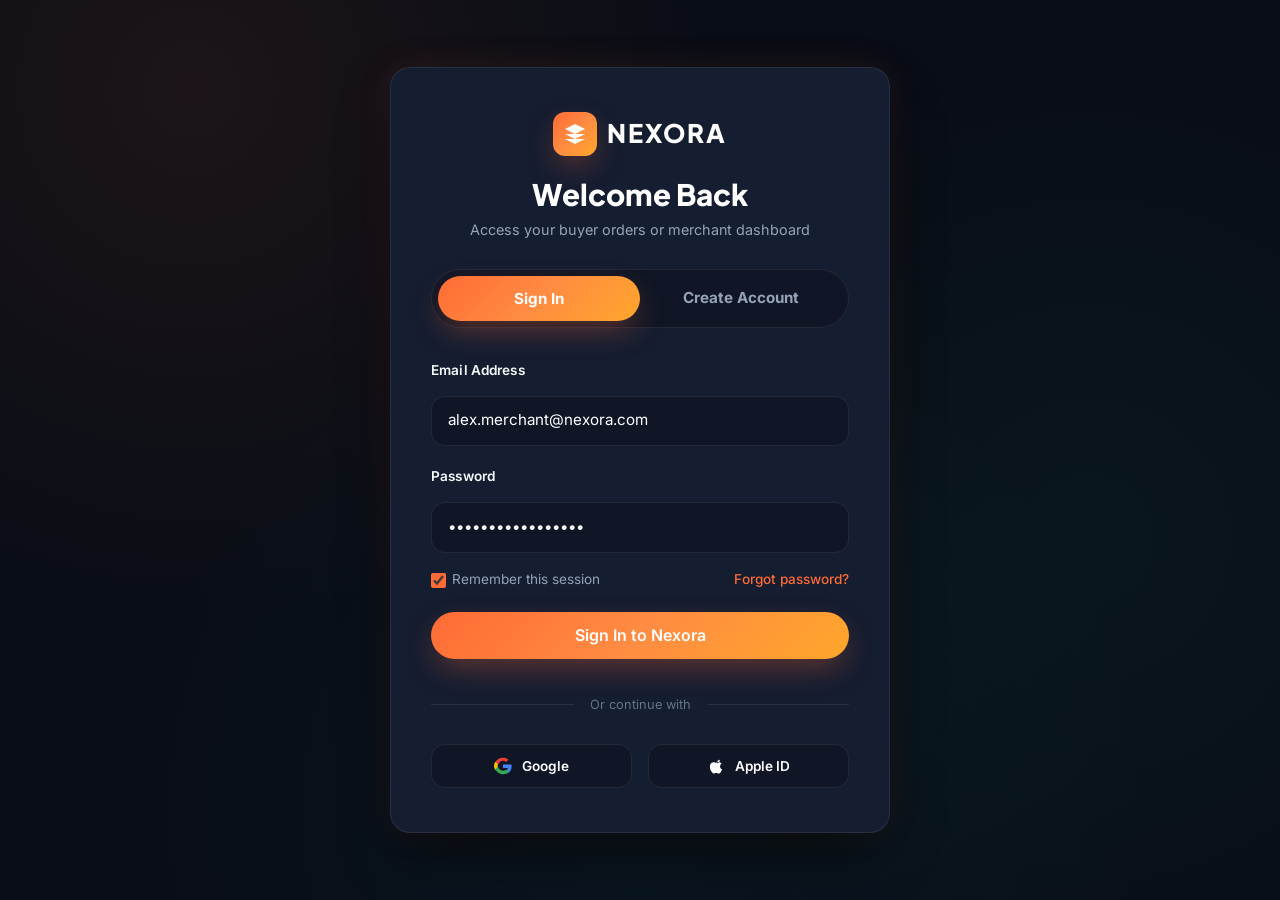
==== commit ab475708: "2" ====
--- a/auth.html
+++ b/auth.html
@@ -196,6 +196,21 @@
       from { opacity: 0; transform: translateY(-8px); }
       to { opacity: 1; transform: translateY(0); }
     }
+    @media (max-width: 576px) {
+      .auth-card {
+        padding: 1.75rem 1.15rem !important;
+      }
+      .remember-forgot-row {
+        font-size: 0.78rem !important;
+        gap: 0.5rem !important;
+        align-items: center !important;
+      }
+      .remember-forgot-row label,
+      .remember-forgot-row a {
+        font-size: 0.78rem !important;
+        white-space: nowrap !important;
+      }
+    }
   </style>
 </head>
 <body>
@@ -233,12 +248,12 @@
           <input type="password" id="loginPassword" class="auth-input" placeholder="••••••••" required value="NexoraMaster2026!">
         </div>
 
-        <div style="display: flex; align-items: center; justify-content: space-between; margin-bottom: 1.5rem; font-size: 0.85rem;">
-          <div style="display: flex; align-items: center; gap: 0.5rem; color: var(--text-muted);">
-            <input type="checkbox" id="rememberMe" checked style="accent-color: var(--accent-primary); cursor: pointer;">
-            <label for="rememberMe" style="cursor: pointer; margin-bottom: 0;">Remember this session</label>
-          </div>
-          <a href="#" onclick="showToast('Password Reset', 'Password recovery link dispatched to your email.', 'info')" style="font-size: 0.85rem; color: var(--accent-primary); font-weight: 500;">Forgot password?</a>
+        <div class="remember-forgot-row" style="display: flex; align-items: center; justify-content: space-between; margin-bottom: 1.5rem; font-size: 0.85rem; flex-wrap: nowrap; width: 100%;">
+          <div style="display: flex; align-items: center; gap: 0.4rem; color: var(--text-muted); white-space: nowrap; flex-shrink: 0;">
+            <input type="checkbox" id="rememberMe" checked style="accent-color: var(--accent-primary); cursor: pointer; flex-shrink: 0; width: 15px; height: 15px; margin: 0; vertical-align: middle;">
+            <label for="rememberMe" style="cursor: pointer; margin-bottom: 0; white-space: nowrap; line-height: 1; display: inline-flex; align-items: center;">Remember this session</label>
+          </div>
+          <a href="#" onclick="showToast('Password Reset', 'Password recovery link dispatched to your email.', 'info')" style="font-size: 0.85rem; color: var(--accent-primary); font-weight: 500; white-space: nowrap; flex-shrink: 0; line-height: 1; display: inline-flex; align-items: center;">Forgot password?</a>
         </div>
 
         <button type="submit" class="btn-primary" style="width: 100%; padding: 0.85rem; font-size: 1rem;">
--- a/assets/css/main.css
+++ b/assets/css/main.css
@@ -553,11 +553,11 @@
   display: flex;
   flex-direction: column;
   align-items: center;
-  justify-content: center;
+  justify-content: flex-start;
   text-align: center;
   height: 100%;
   padding: 2rem 1.25rem;
-  gap: 1rem;
+  gap: 0.85rem;
 }
 
 .category-icon-box {
@@ -568,8 +568,9 @@
   border: 1px solid var(--border-subtle);
   display: grid;
   place-items: center;
-  margin-bottom: 0.5rem;
+  margin-bottom: 0.35rem;
   overflow: hidden;
+  flex-shrink: 0;
   transition: transform var(--transition-normal), border-color var(--transition-normal);
 }
 
@@ -595,10 +596,12 @@
   font-weight: 700;
   color: var(--text-main);
   margin-bottom: 0.25rem;
-  min-height: 1.6rem;
+  min-height: 2.85rem;
   display: flex;
   align-items: center;
   justify-content: center;
+  text-align: center;
+  line-height: 1.3;
 }
 
 .category-count {
@@ -1239,7 +1242,7 @@
 .cart-drawer {
   position: fixed;
   top: 0;
-  right: -480px;
+  right: 0;
   width: 100%;
   max-width: 450px;
   height: 100vh;
@@ -1249,11 +1252,17 @@
   display: flex;
   flex-direction: column;
   box-shadow: -15px 0 45px rgba(0, 0, 0, 0.7);
-  transition: right var(--transition-normal);
+  transform: translateX(100%);
+  transition: transform var(--transition-normal), visibility var(--transition-normal);
+  visibility: hidden;
+  pointer-events: none;
 }
 
 .cart-drawer.open {
   right: 0;
+  transform: translateX(0);
+  visibility: visible;
+  pointer-events: auto;
 }
 
 .cart-header {
@@ -1415,7 +1424,7 @@
 .mobile-menu-drawer {
   position: fixed;
   top: 0;
-  right: -380px;
+  right: 0;
   width: 100%;
   max-width: 360px;
   height: 100vh;
@@ -1425,13 +1434,19 @@
   display: flex;
   flex-direction: column;
   box-shadow: -15px 0 45px rgba(0, 0, 0, 0.8);
-  transition: right var(--transition-normal);
+  transform: translateX(100%);
+  transition: transform var(--transition-normal), visibility var(--transition-normal);
   overflow-y: auto;
   overscroll-behavior: contain;
+  visibility: hidden;
+  pointer-events: none;
 }
 
 .mobile-menu-drawer.open {
   right: 0;
+  transform: translateX(0);
+  visibility: visible;
+  pointer-events: auto;
 }
 
 .mobile-menu-header {
@@ -2008,18 +2023,46 @@
     padding: 1.25rem;
     max-width: 100%;
   }
-  /* Small Tab & Mobile: categories stay 2 columns centered down to 480px */
+  /* Small Tab & Mobile: categories 2-column grid with equal stretch heights */
   .categories-grid {
+    display: grid !important;
+    grid-template-columns: repeat(2, 1fr) !important;
+    gap: 1rem !important;
+    align-items: stretch !important;
+  }
+  .categories-grid > * {
+    width: 100% !important;
+    max-width: 100% !important;
+    flex: none !important;
+    height: 100% !important;
     display: flex !important;
-    flex-wrap: wrap !important;
+    flex-direction: column !important;
+    box-sizing: border-box !important;
+  }
+  .category-card {
+    padding: 1.5rem 0.75rem !important;
+    gap: 0.65rem !important;
+    height: 100% !important;
+    justify-content: flex-start !important;
+  }
+  .category-icon-box {
+    width: 68px !important;
+    height: 68px !important;
+    flex-shrink: 0 !important;
+    margin-bottom: 0.25rem !important;
+  }
+  .category-title {
+    font-size: 1.05rem !important;
+    min-height: 2.85rem !important;
+    line-height: 1.3 !important;
+    text-align: center !important;
+    display: flex !important;
+    align-items: center !important;
     justify-content: center !important;
-    gap: 1rem !important;
-  }
-  .categories-grid > * {
-    flex: 0 1 calc((100% - 1rem) / 2) !important;
-    max-width: calc((100% - 1rem) / 2) !important;
-    width: calc((100% - 1rem) / 2) !important;
-    box-sizing: border-box;
+  }
+  .category-count {
+    margin-top: auto !important;
+    font-size: 0.8rem !important;
   }
 
   .vendors-grid, 
@@ -2092,9 +2135,22 @@
     gap: 0.75rem !important;
   }
   .categories-grid > * {
-    flex: 0 1 calc((100% - 0.75rem) / 2) !important;
-    max-width: calc((100% - 0.75rem) / 2) !important;
-    width: calc((100% - 0.75rem) / 2) !important;
+    width: 100% !important;
+    max-width: 100% !important;
+    flex: none !important;
+    height: 100% !important;
+  }
+  .category-card {
+    padding: 1.25rem 0.65rem !important;
+    gap: 0.55rem !important;
+  }
+  .category-icon-box {
+    width: 62px !important;
+    height: 62px !important;
+  }
+  .category-title {
+    font-size: 0.95rem !important;
+    min-height: 2.65rem !important;
   }
 }
 
